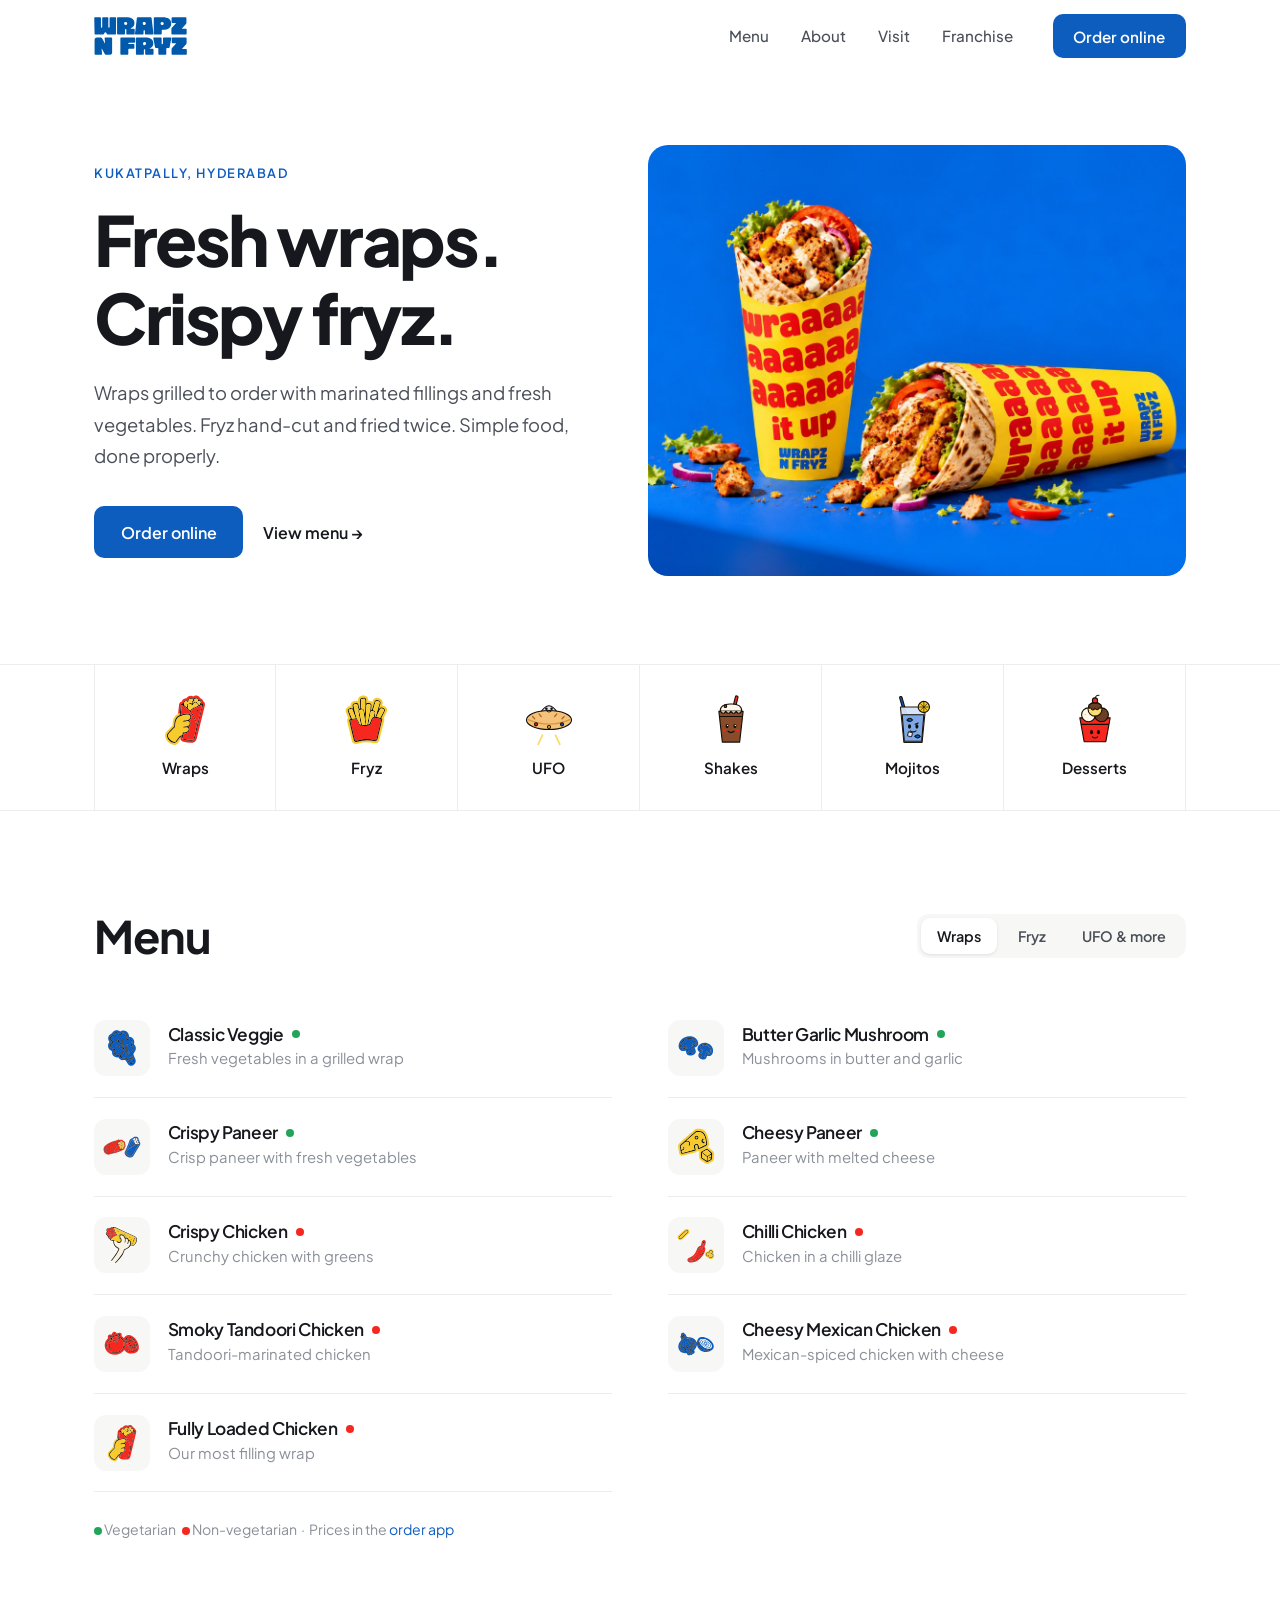
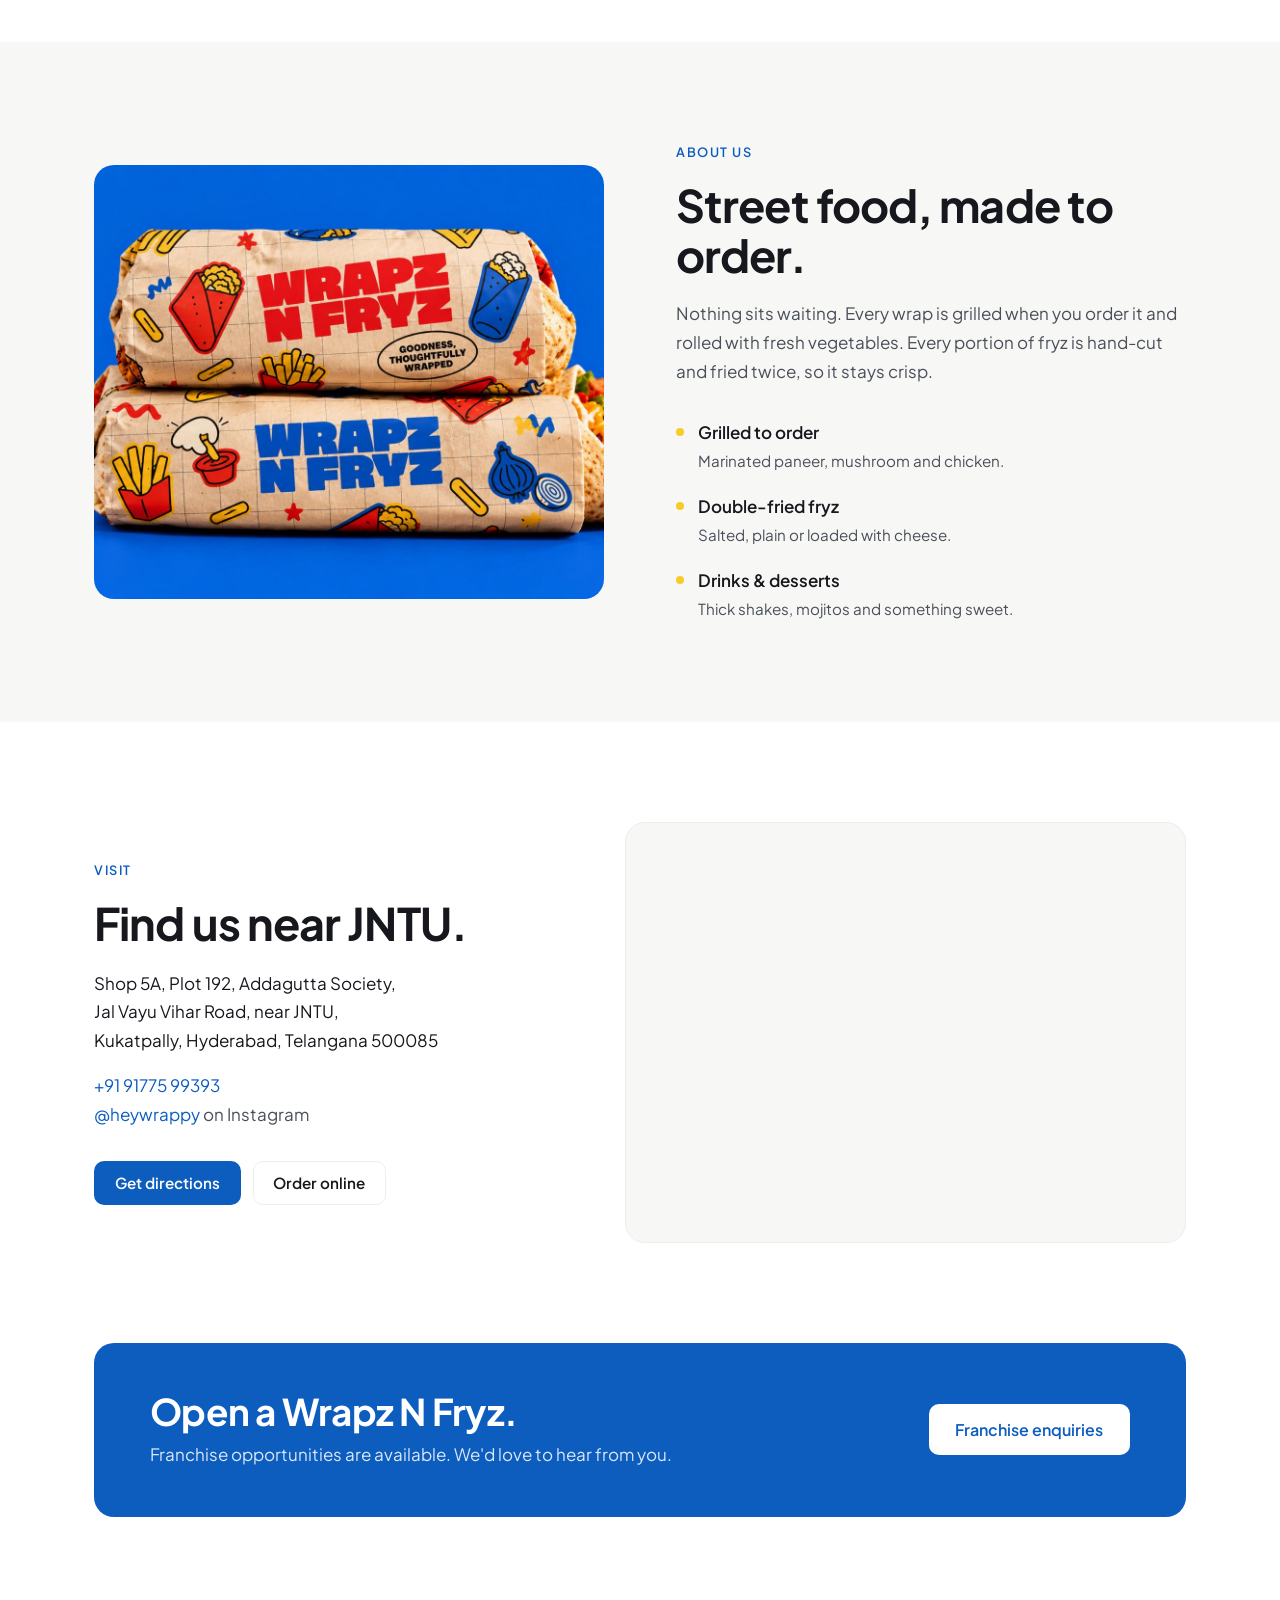
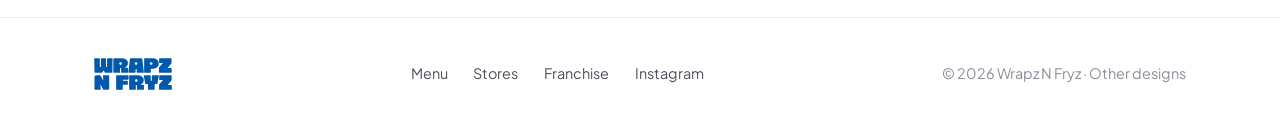
==== index-5.html @ edc8fb3e "Add option 5: clean & simple design (index-5.html) Co-Authored-By: Claude Opus 5.5 <noreply@anthropi" ====
<!DOCTYPE html>
<html lang="en">
<head>
  <meta charset="UTF-8">
  <meta name="viewport" content="width=device-width, initial-scale=1.0">
  <title>Wrapz N Fryz — Wraps &amp; fryz in Kukatpally, Hyderabad</title>
  <meta name="description" content="Wrapz N Fryz, Kukatpally, Hyderabad. Fresh wraps grilled to order, hand-cut double-fried fryz, thick shakes, mojitos and desserts.">
  <meta name="theme-color" content="#FFFFFF">
  <link rel="icon" type="image/svg+xml" href="images/favicon.svg">
  <link rel="preconnect" href="https://fonts.googleapis.com">
  <link rel="preconnect" href="https://fonts.gstatic.com" crossorigin>
  <link href="https://fonts.googleapis.com/css2?family=Plus+Jakarta+Sans:wght@400;500;600;700;800&display=swap" rel="stylesheet">
  <link rel="stylesheet" href="css/style-5.css">
</head>
<body>

  <header class="nav" id="nav">
    <div class="container nav__in">
      <a href="#top" class="nav__logo" aria-label="Wrapz N Fryz home"><img src="images/brand/logo-wordmark.svg" alt="Wrapz N Fryz"></a>
      <nav class="nav__links" id="navLinks" aria-label="Main">
        <a href="#menu">Menu</a>
        <a href="#about">About</a>
        <a href="#visit">Visit</a>
        <a href="https://wrapznfryz.com/franchise" target="_blank" rel="noopener">Franchise</a>
      </nav>
      <a class="btn btn--primary nav__cta" href="https://order.wrapznfryz.com/home" target="_blank" rel="noopener">Order online</a>
      <button class="nav__toggle" id="toggle" aria-label="Open menu" aria-expanded="false"><span></span><span></span></button>
    </div>
  </header>

  <main id="top">

    <!-- Hero -->
    <section class="hero">
      <div class="container hero__in">
        <div class="hero__text">
          <p class="eyebrow">Kukatpally, Hyderabad</p>
          <h1>Fresh wraps.<br>Crispy fryz.</h1>
          <p class="lead">Wraps grilled to order with marinated fillings and fresh vegetables. Fryz hand-cut and fried twice. Simple food, done properly.</p>
          <div class="hero__btns">
            <a class="btn btn--primary btn--lg" href="https://order.wrapznfryz.com/home" target="_blank" rel="noopener">Order online</a>
            <a class="btn btn--plain btn--lg" href="#menu">View menu →</a>
          </div>
        </div>
        <div class="hero__img">
          <img src="images/photos/wrap-hero.jpg" alt="Two Wrapz N Fryz chicken wraps in yellow sleeves">
        </div>
      </div>
    </section>

    <!-- Categories -->
    <section class="cats">
      <div class="container cats__grid">
        <a class="cat" href="#menu" data-jump="wraps"><img src="images/clipart/wrap-in-hand.svg" alt=""><span>Wraps</span></a>
        <a class="cat" href="#menu" data-jump="fryz"><img src="images/clipart/fries-box.svg" alt=""><span>Fryz</span></a>
        <a class="cat" href="#menu" data-jump="more"><img src="images/clipart/ufo.svg" alt=""><span>UFO</span></a>
        <a class="cat" href="#menu" data-jump="more"><img src="images/clipart/shake.svg" alt=""><span>Shakes</span></a>
        <a class="cat" href="#menu" data-jump="more"><img src="images/clipart/mojito.svg" alt=""><span>Mojitos</span></a>
        <a class="cat" href="#menu" data-jump="more"><img src="images/clipart/dessert.svg" alt=""><span>Desserts</span></a>
      </div>
    </section>

    <!-- Menu -->
    <section class="section" id="menu">
      <div class="container">
        <div class="section__head">
          <h2>Menu</h2>
          <div class="tabs" role="tablist" aria-label="Menu categories">
            <button class="tab is-active" data-cat="wraps" role="tab" aria-selected="true">Wraps</button>
            <button class="tab" data-cat="fryz" role="tab" aria-selected="false">Fryz</button>
            <button class="tab" data-cat="more" role="tab" aria-selected="false">UFO &amp; more</button>
          </div>
        </div>
        <ul class="menu" id="menuList"><!-- js --></ul>
        <p class="note"><span class="veg"></span> Vegetarian &nbsp; <span class="nonveg"></span> Non-vegetarian &nbsp;·&nbsp; Prices in the <a href="https://order.wrapznfryz.com/home" target="_blank" rel="noopener">order app</a></p>
      </div>
    </section>

    <!-- About -->
    <section class="section section--soft" id="about">
      <div class="container about">
        <div class="about__img"><img src="images/photos/wrapped-pack.jpg" alt="Wraps in Wrapz N Fryz printed paper" loading="lazy"></div>
        <div class="about__text">
          <p class="eyebrow">About us</p>
          <h2>Street food, made to order.</h2>
          <p>Nothing sits waiting. Every wrap is grilled when you order it and rolled with fresh vegetables. Every portion of fryz is hand-cut and fried twice, so it stays crisp.</p>
          <ul class="points">
            <li><strong>Grilled to order</strong><span>Marinated paneer, mushroom and chicken.</span></li>
            <li><strong>Double-fried fryz</strong><span>Salted, plain or loaded with cheese.</span></li>
            <li><strong>Drinks &amp; desserts</strong><span>Thick shakes, mojitos and something sweet.</span></li>
          </ul>
        </div>
      </div>
    </section>

    <!-- Visit -->
    <section class="section" id="visit">
      <div class="container visit">
        <div class="visit__text">
          <p class="eyebrow">Visit</p>
          <h2>Find us near JNTU.</h2>
          <address>Shop 5A, Plot 192, Addagutta Society,<br>Jal Vayu Vihar Road, near JNTU,<br>Kukatpally, Hyderabad, Telangana 500085</address>
          <p class="contact"><a href="tel:+919177599393">+91 91775 99393</a><br><a href="https://instagram.com/heywrappy" target="_blank" rel="noopener">@heywrappy</a> on Instagram</p>
          <div class="hero__btns">
            <a class="btn btn--primary" href="https://www.google.com/maps/search/?api=1&query=17.4849,78.4138" target="_blank" rel="noopener">Get directions</a>
            <a class="btn btn--outline" href="https://order.wrapznfryz.com/home" target="_blank" rel="noopener">Order online</a>
          </div>
        </div>
        <div class="visit__map">
          <iframe title="Wrapz N Fryz on the map" loading="lazy" referrerpolicy="no-referrer-when-downgrade" src="https://maps.google.com/maps?q=17.4849,78.4138&z=16&output=embed"></iframe>
        </div>
      </div>
    </section>

    <!-- Franchise -->
    <section class="section section--tight">
      <div class="container">
        <div class="banner">
          <div>
            <h2>Open a Wrapz N Fryz.</h2>
            <p>Franchise opportunities are available. We'd love to hear from you.</p>
          </div>
          <a class="btn btn--white btn--lg" href="https://wrapznfryz.com/franchise" target="_blank" rel="noopener">Franchise enquiries</a>
        </div>
      </div>
    </section>
  </main>

  <footer class="footer">
    <div class="container footer__in">
      <img src="images/brand/logo-wordmark.svg" alt="Wrapz N Fryz">
      <nav aria-label="Footer">
        <a href="#menu">Menu</a>
        <a href="https://wrapznfryz.com/stores" target="_blank" rel="noopener">Stores</a>
        <a href="https://wrapznfryz.com/franchise" target="_blank" rel="noopener">Franchise</a>
        <a href="https://instagram.com/heywrappy" target="_blank" rel="noopener">Instagram</a>
      </nav>
      <p>© <span id="year">2026</span> Wrapz N Fryz · <a class="opts" href="index.html">Other designs</a></p>
    </div>
  </footer>

  <script src="js/main-5.js"></script>
</body>
</html>
---- css/style-5.css ----
/* =========================================================
   Wrapz N Fryz — Option 5: "Clean & simple"
   Light, spacious, one typeface, brand blue as the single accent.
   ========================================================= */
:root {
  --blue: #0D5DBF;
  --blue-dark: #0A4A99;
  --yellow: #F8CB2D;
  --red: #F6271E;
  --ink: #16181D;
  --text: #4A4F59;
  --muted: #8A8F98;
  --line: #ECEDEF;
  --soft: #F7F7F5;
  --white: #FFFFFF;
  --radius: 14px;
  --font: "Plus Jakarta Sans", system-ui, sans-serif;
}

*, *::before, *::after { box-sizing: border-box; }
html { scroll-behavior: smooth; scroll-padding-top: 80px; }
body { margin: 0; font: 400 17px/1.7 var(--font); color: var(--text); background: var(--white); -webkit-font-smoothing: antialiased; }
img { max-width: 100%; display: block; }
a { color: var(--blue); text-decoration: none; }
h1, h2, h3 { color: var(--ink); font-weight: 700; letter-spacing: -.02em; line-height: 1.12; margin: 0; }
.container { max-width: 1140px; margin: 0 auto; padding: 0 24px; }
.eyebrow { font-size: .8rem; font-weight: 600; letter-spacing: .12em; text-transform: uppercase; color: var(--blue); margin: 0 0 1rem; }

/* Buttons */
.btn { display: inline-flex; align-items: center; justify-content: center; font: 600 .95rem var(--font); padding: .75em 1.3em; border-radius: 10px; border: 1.5px solid transparent; transition: background .2s, color .2s, border-color .2s; white-space: nowrap; }
.btn--lg { padding: .9em 1.6em; font-size: 1rem; }
.btn--primary { background: var(--blue); color: #fff; }
.btn--primary:hover { background: var(--blue-dark); }
.btn--outline { border-color: var(--line); color: var(--ink); }
.btn--outline:hover { border-color: var(--blue); color: var(--blue); }
.btn--plain { color: var(--ink); padding-left: .4em; padding-right: .4em; }
.btn--plain:hover { color: var(--blue); }
.btn--white { background: #fff; color: var(--blue); }
.btn--white:hover { background: var(--yellow); color: var(--ink); }

/* Nav */
.nav { position: sticky; top: 0; z-index: 20; background: rgba(255,255,255,.92); backdrop-filter: blur(10px); border-bottom: 1px solid transparent; transition: border-color .2s; }
.nav.scrolled { border-bottom-color: var(--line); }
.nav__in { display: flex; align-items: center; gap: 2.5rem; height: 72px; }
.nav__logo img { height: 38px; width: auto; }
.nav__links { display: flex; gap: 2rem; margin-left: auto; }
.nav__links a { color: var(--text); font-weight: 500; font-size: .95rem; transition: color .2s; }
.nav__links a:hover { color: var(--blue); }
.nav__toggle { display: none; margin-left: auto; width: 42px; height: 42px; border: 0; background: none; cursor: pointer; }
.nav__toggle span { display: block; width: 22px; height: 2px; background: var(--ink); margin: 5px auto; transition: transform .25s; }
.nav__toggle[aria-expanded="true"] span:first-child { transform: translateY(3.5px) rotate(45deg); }
.nav__toggle[aria-expanded="true"] span:last-child { transform: translateY(-3.5px) rotate(-45deg); }

/* Hero */
.hero { padding: 72px 0 88px; }
.hero__in { display: grid; grid-template-columns: 1fr 1.1fr; gap: 64px; align-items: center; }
.hero h1 { font-size: clamp(2.6rem, 5.4vw, 4.4rem); font-weight: 800; letter-spacing: -.035em; }
.lead { font-size: 1.15rem; margin: 1.4rem 0 2.2rem; max-width: 44ch; }
.hero__btns { display: flex; flex-wrap: wrap; gap: .75rem; align-items: center; }
.hero__img { border-radius: 20px; overflow: hidden; aspect-ratio: 5/4; background: var(--soft); }
.hero__img img { width: 100%; height: 100%; object-fit: cover; }

/* Categories */
.cats { border-block: 1px solid var(--line); }
.cats__grid { display: grid; grid-template-columns: repeat(6, 1fr); }
.cat { display: flex; flex-direction: column; align-items: center; gap: .6rem; padding: 1.8rem .5rem; color: var(--ink); font-weight: 600; font-size: .95rem; border-right: 1px solid var(--line); transition: background .2s; }
.cat:first-child { border-left: 1px solid var(--line); }
.cat img { width: 52px; height: 52px; object-fit: contain; transition: transform .3s; }
.cat:hover { background: var(--soft); }
.cat:hover img { transform: translateY(-3px); }

/* Sections */
.section { padding: 100px 0; }
.section--soft { background: var(--soft); }
.section--tight { padding: 0 0 100px; }
.section h2 { font-size: clamp(2rem, 3.6vw, 2.8rem); }
.section__head { display: flex; justify-content: space-between; align-items: center; gap: 1.5rem; flex-wrap: wrap; margin-bottom: 2.4rem; }

/* Tabs + menu */
.tabs { display: flex; gap: .3rem; background: var(--soft); padding: 4px; border-radius: 12px; }
.tab { font: 600 .9rem var(--font); color: var(--text); background: none; border: 0; padding: .6em 1.1em; border-radius: 9px; cursor: pointer; transition: background .2s, color .2s; }
.tab:hover { color: var(--ink); }
.tab.is-active { background: #fff; color: var(--ink); box-shadow: 0 1px 3px rgba(22,24,29,.1); }
.menu { list-style: none; padding: 0; margin: 0; display: grid; grid-template-columns: 1fr 1fr; column-gap: 56px; }
.item { display: flex; gap: 1.1rem; align-items: center; padding: 1.3rem 0; border-bottom: 1px solid var(--line); animation: fade .35s ease both; }
.item__img { width: 56px; height: 56px; border-radius: 12px; background: var(--soft); display: grid; place-items: center; flex: none; }
.item__img img { width: 38px; height: 38px; object-fit: contain; }
.item h3 { font-size: 1.08rem; font-weight: 600; display: flex; align-items: center; gap: .5rem; }
.item p { margin: .15rem 0 0; font-size: .93rem; color: var(--muted); }
.veg, .nonveg { display: inline-block; width: 8px; height: 8px; border-radius: 50%; flex: none; }
.veg { background: #22A55A; } .nonveg { background: var(--red); }
.note { margin: 1.6rem 0 0; font-size: .88rem; color: var(--muted); }

/* About */
.about { display: grid; grid-template-columns: 1fr 1fr; gap: 72px; align-items: center; }
.about__img { border-radius: 20px; overflow: hidden; aspect-ratio: 4/3.4; }
.about__img img { width: 100%; height: 100%; object-fit: cover; }
.about__text > p:not(.eyebrow) { margin: 1.2rem 0 2rem; }
.points { list-style: none; padding: 0; margin: 0; display: grid; gap: 1.1rem; }
.points li { display: grid; gap: .1rem; padding-left: 1.4rem; position: relative; }
.points li::before { content: ""; position: absolute; left: 0; top: .6em; width: 8px; height: 8px; border-radius: 50%; background: var(--yellow); }
.points strong { color: var(--ink); font-weight: 600; }
.points span { font-size: .95rem; }

/* Visit */
.visit { display: grid; grid-template-columns: 1fr 1.2fr; gap: 64px; align-items: center; }
.visit address { font-style: normal; margin: 1.3rem 0 1rem; color: var(--ink); }
.contact { margin: 0 0 2rem; }
.visit__map { border-radius: 20px; overflow: hidden; aspect-ratio: 4/3; background: var(--soft); border: 1px solid var(--line); }
.visit__map iframe { width: 100%; height: 100%; border: 0; display: block; }

/* Banner */
.banner { background: var(--blue); color: rgba(255,255,255,.85); border-radius: 20px; padding: 48px 56px; display: flex; justify-content: space-between; align-items: center; gap: 2rem; flex-wrap: wrap; }
.banner h2 { color: #fff; font-size: clamp(1.7rem, 3vw, 2.3rem); }
.banner p { margin: .5rem 0 0; }

/* Footer */
.footer { border-top: 1px solid var(--line); padding: 40px 0; }
.footer__in { display: flex; justify-content: space-between; align-items: center; gap: 1.5rem; flex-wrap: wrap; font-size: .9rem; color: var(--muted); }
.footer img { height: 32px; width: auto; }
.footer nav { display: flex; gap: 1.6rem; flex-wrap: wrap; }
.footer nav a { color: var(--text); }
.footer nav a:hover, .opts:hover { color: var(--blue); }
.footer p { margin: 0; }
.opts { color: var(--muted); }

@keyframes fade { from { opacity: 0; transform: translateY(6px); } }

/* Responsive */
@media (max-width: 900px) {
  .nav__links, .nav__cta { display: none; }
  .nav__toggle { display: block; }
  .nav.open .nav__links { display: flex; flex-direction: column; gap: 0; position: absolute; top: 72px; left: 0; right: 0; background: #fff; border-bottom: 1px solid var(--line); padding: .5rem 24px 1.2rem; }
  .nav.open .nav__links a { padding: .9rem 0; border-bottom: 1px solid var(--line); font-size: 1.05rem; }
  .hero { padding: 40px 0 64px; }
  .hero__in, .about, .visit { grid-template-columns: 1fr; gap: 40px; }
  .hero__img { order: -1; }
  .cats__grid { grid-template-columns: repeat(3, 1fr); }
  .cat:nth-child(3n+1) { border-left: 1px solid var(--line); }
  .cat:nth-child(-n+3) { border-bottom: 1px solid var(--line); }
  .menu { grid-template-columns: 1fr; }
  .section { padding: 72px 0; }
  .section--tight { padding: 0 0 72px; }
  .banner { padding: 36px 28px; }
  .footer__in { flex-direction: column; align-items: flex-start; }
}
@media (prefers-reduced-motion: reduce) {
  *, *::before, *::after { animation: none !important; transition: none !important; }
  html { scroll-behavior: auto; }
}
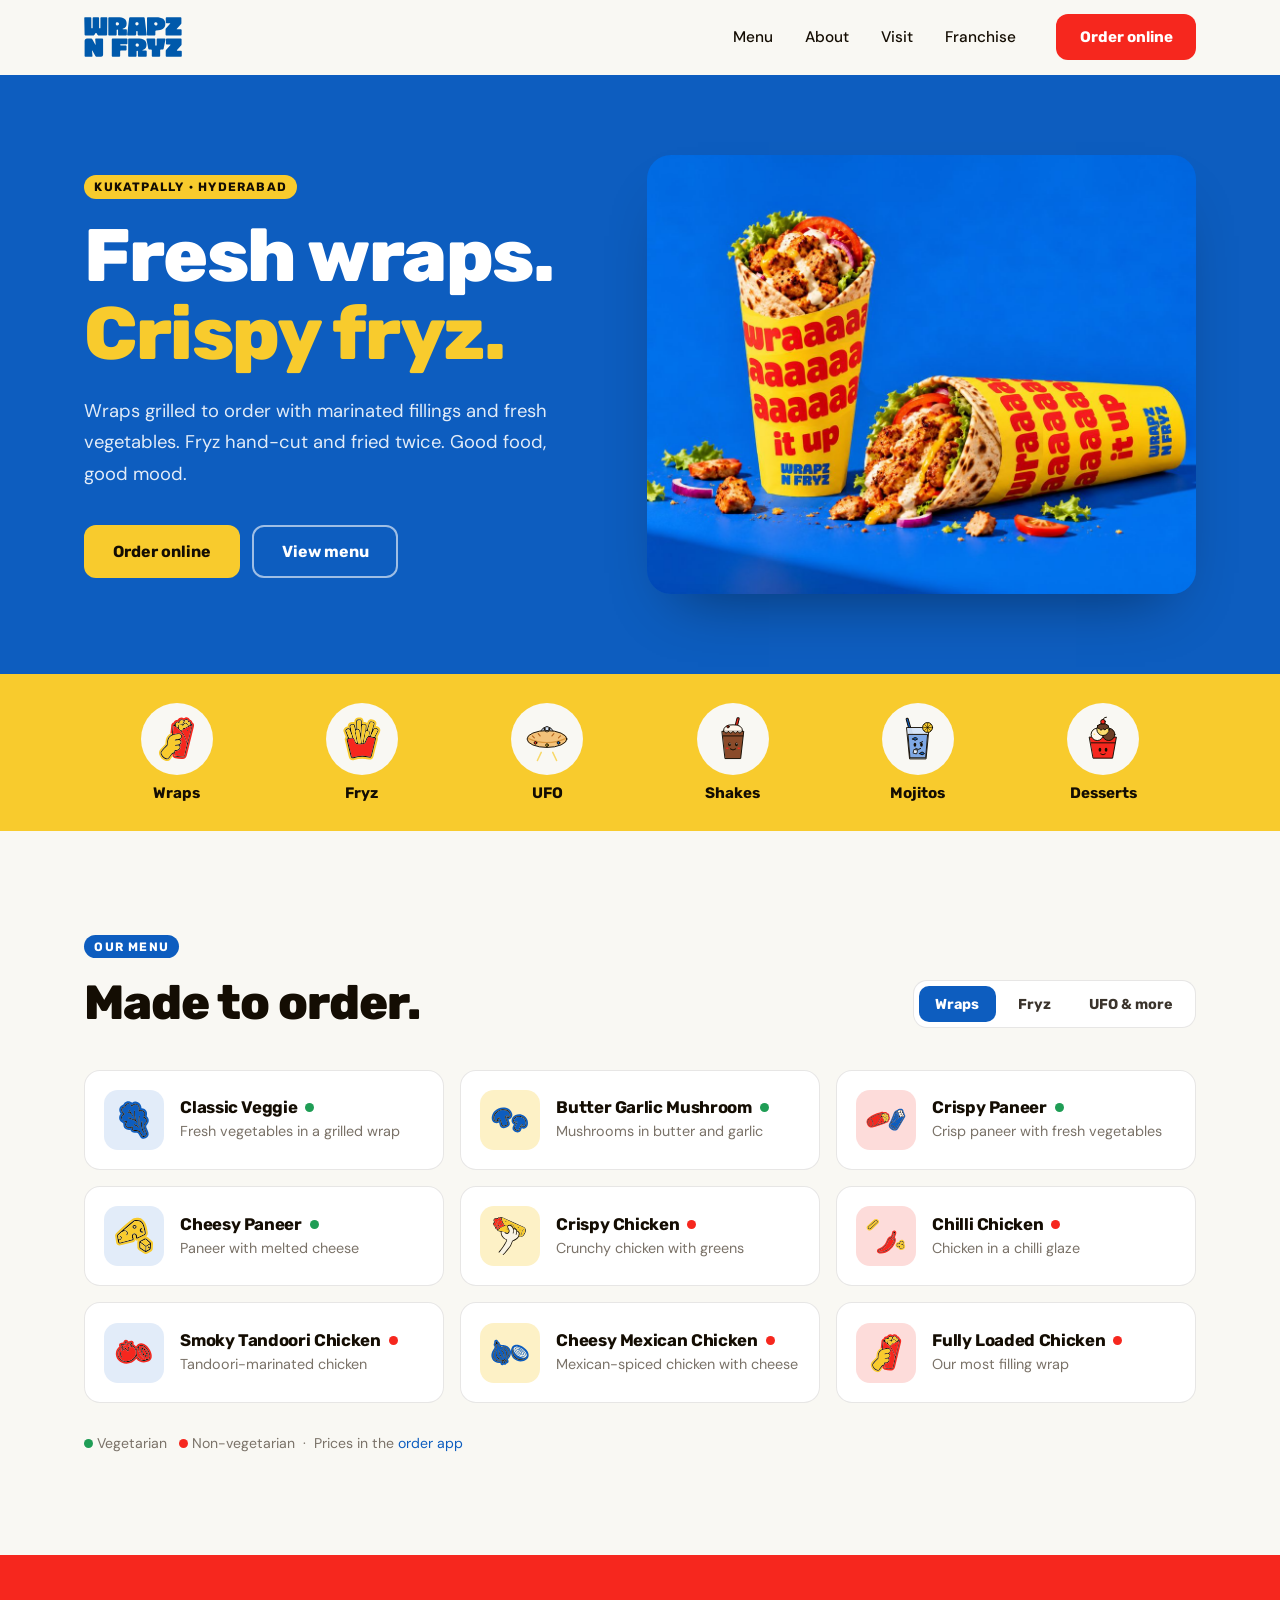
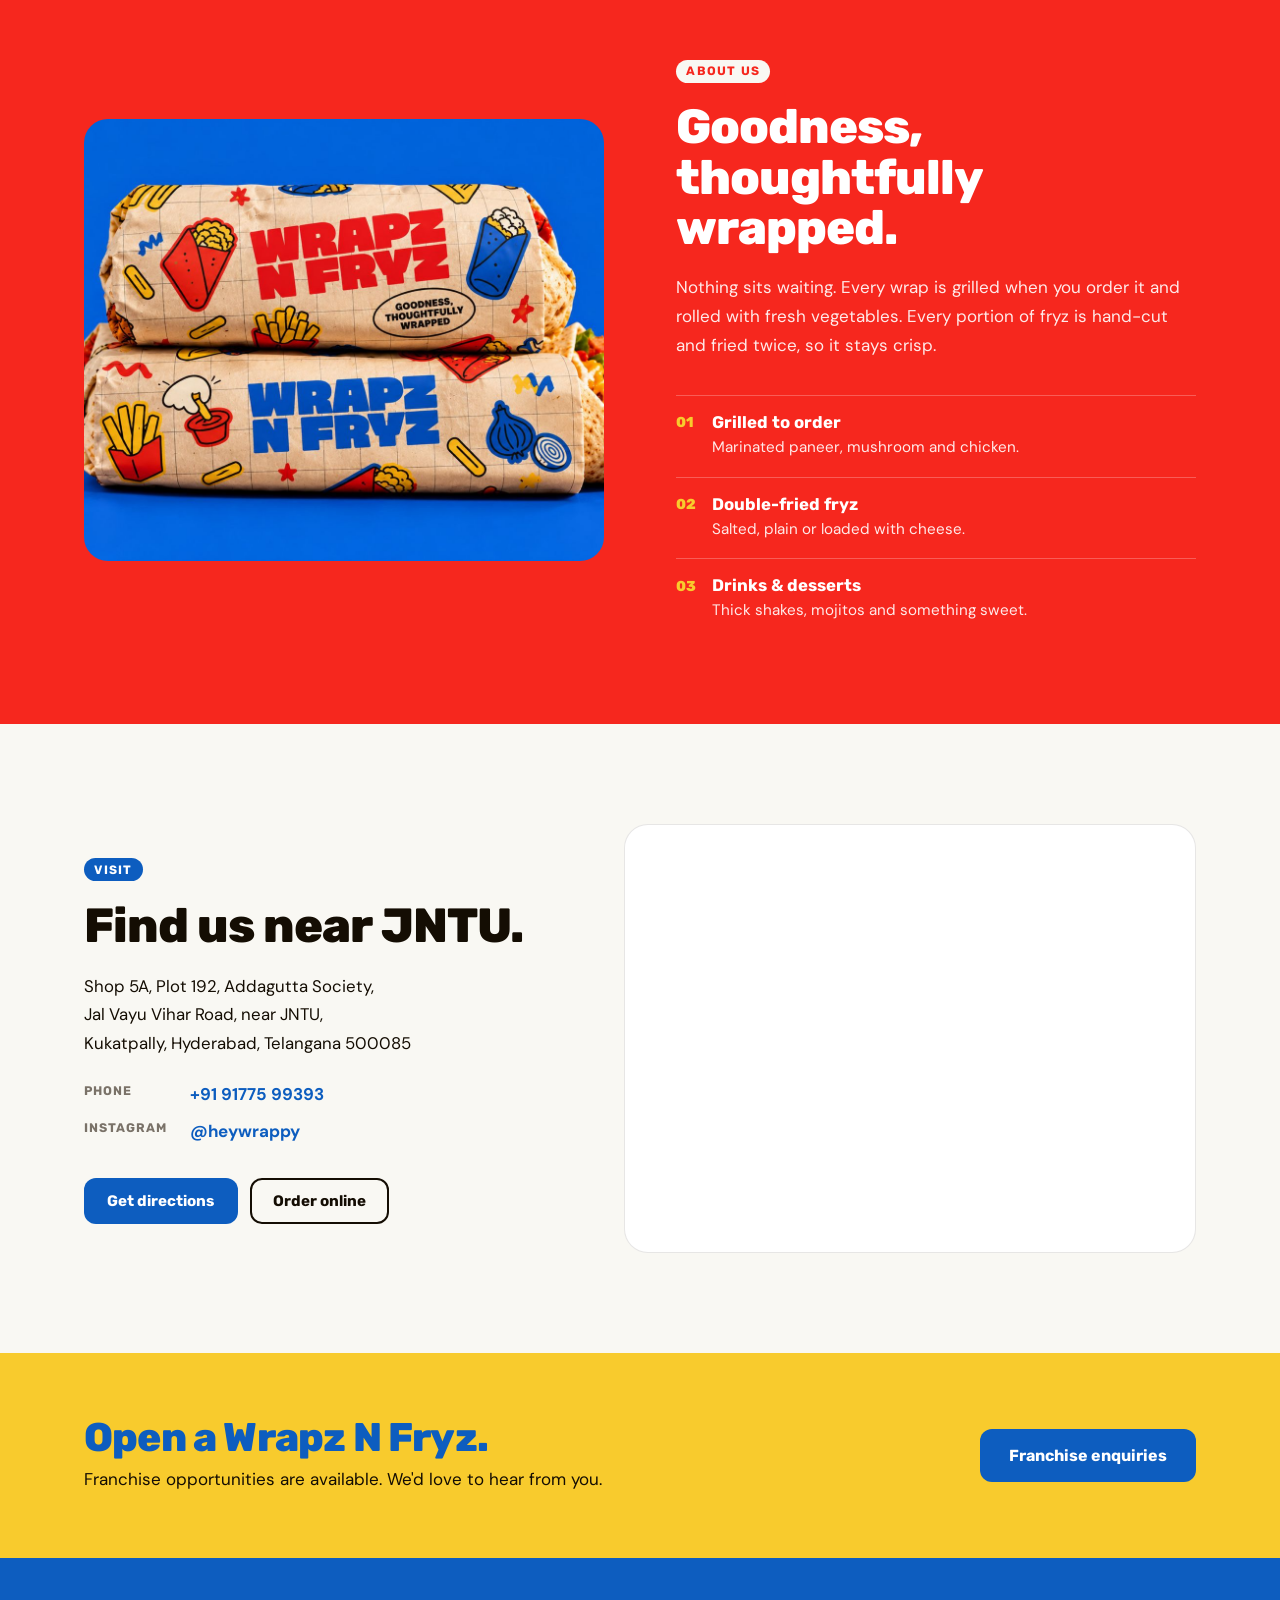
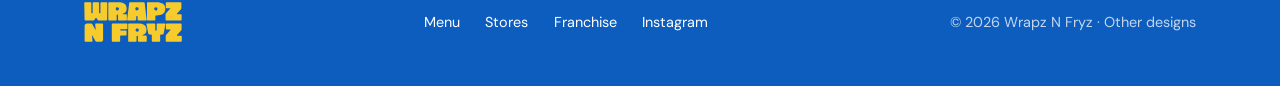
==== commit 25b81593: "Option 5: redesign in full brand colours (blue, red, yellow, cream) Co-Authored-By: Claude Opus 5.5 " ====
--- a/index-5.html
+++ b/index-5.html
@@ -5,11 +5,11 @@
   <meta name="viewport" content="width=device-width, initial-scale=1.0">
   <title>Wrapz N Fryz — Wraps &amp; fryz in Kukatpally, Hyderabad</title>
   <meta name="description" content="Wrapz N Fryz, Kukatpally, Hyderabad. Fresh wraps grilled to order, hand-cut double-fried fryz, thick shakes, mojitos and desserts.">
-  <meta name="theme-color" content="#FFFFFF">
+  <meta name="theme-color" content="#0D5DBF">
   <link rel="icon" type="image/svg+xml" href="images/favicon.svg">
   <link rel="preconnect" href="https://fonts.googleapis.com">
   <link rel="preconnect" href="https://fonts.gstatic.com" crossorigin>
-  <link href="https://fonts.googleapis.com/css2?family=Plus+Jakarta+Sans:wght@400;500;600;700;800&display=swap" rel="stylesheet">
+  <link href="https://fonts.googleapis.com/css2?family=Rubik:wght@600;700;800&family=DM+Sans:opsz,wght@9..40,400;9..40,500;9..40,700&display=swap" rel="stylesheet">
   <link rel="stylesheet" href="css/style-5.css">
 </head>
 <body>
@@ -23,23 +23,23 @@
         <a href="#visit">Visit</a>
         <a href="https://wrapznfryz.com/franchise" target="_blank" rel="noopener">Franchise</a>
       </nav>
-      <a class="btn btn--primary nav__cta" href="https://order.wrapznfryz.com/home" target="_blank" rel="noopener">Order online</a>
+      <a class="btn btn--red nav__cta" href="https://order.wrapznfryz.com/home" target="_blank" rel="noopener">Order online</a>
       <button class="nav__toggle" id="toggle" aria-label="Open menu" aria-expanded="false"><span></span><span></span></button>
     </div>
   </header>
 
   <main id="top">
 
-    <!-- Hero -->
+    <!-- Hero (blue) -->
     <section class="hero">
       <div class="container hero__in">
         <div class="hero__text">
-          <p class="eyebrow">Kukatpally, Hyderabad</p>
-          <h1>Fresh wraps.<br>Crispy fryz.</h1>
-          <p class="lead">Wraps grilled to order with marinated fillings and fresh vegetables. Fryz hand-cut and fried twice. Simple food, done properly.</p>
-          <div class="hero__btns">
-            <a class="btn btn--primary btn--lg" href="https://order.wrapznfryz.com/home" target="_blank" rel="noopener">Order online</a>
-            <a class="btn btn--plain btn--lg" href="#menu">View menu →</a>
+          <p class="tag tag--yellow">Kukatpally · Hyderabad</p>
+          <h1>Fresh wraps.<br><span>Crispy fryz.</span></h1>
+          <p class="lead">Wraps grilled to order with marinated fillings and fresh vegetables. Fryz hand-cut and fried twice. Good food, good mood.</p>
+          <div class="btns">
+            <a class="btn btn--yellow btn--lg" href="https://order.wrapznfryz.com/home" target="_blank" rel="noopener">Order online</a>
+            <a class="btn btn--ghost-light btn--lg" href="#menu">View menu</a>
           </div>
         </div>
         <div class="hero__img">
@@ -48,23 +48,26 @@
       </div>
     </section>
 
-    <!-- Categories -->
+    <!-- Categories (yellow) -->
     <section class="cats">
       <div class="container cats__grid">
-        <a class="cat" href="#menu" data-jump="wraps"><img src="images/clipart/wrap-in-hand.svg" alt=""><span>Wraps</span></a>
-        <a class="cat" href="#menu" data-jump="fryz"><img src="images/clipart/fries-box.svg" alt=""><span>Fryz</span></a>
-        <a class="cat" href="#menu" data-jump="more"><img src="images/clipart/ufo.svg" alt=""><span>UFO</span></a>
-        <a class="cat" href="#menu" data-jump="more"><img src="images/clipart/shake.svg" alt=""><span>Shakes</span></a>
-        <a class="cat" href="#menu" data-jump="more"><img src="images/clipart/mojito.svg" alt=""><span>Mojitos</span></a>
-        <a class="cat" href="#menu" data-jump="more"><img src="images/clipart/dessert.svg" alt=""><span>Desserts</span></a>
+        <a class="cat" href="#menu" data-jump="wraps"><span class="cat__img"><img src="images/clipart/wrap-in-hand.svg" alt=""></span><span>Wraps</span></a>
+        <a class="cat" href="#menu" data-jump="fryz"><span class="cat__img"><img src="images/clipart/fries-box.svg" alt=""></span><span>Fryz</span></a>
+        <a class="cat" href="#menu" data-jump="more"><span class="cat__img"><img src="images/clipart/ufo.svg" alt=""></span><span>UFO</span></a>
+        <a class="cat" href="#menu" data-jump="more"><span class="cat__img"><img src="images/clipart/shake.svg" alt=""></span><span>Shakes</span></a>
+        <a class="cat" href="#menu" data-jump="more"><span class="cat__img"><img src="images/clipart/mojito.svg" alt=""></span><span>Mojitos</span></a>
+        <a class="cat" href="#menu" data-jump="more"><span class="cat__img"><img src="images/clipart/dessert.svg" alt=""></span><span>Desserts</span></a>
       </div>
     </section>
 
-    <!-- Menu -->
+    <!-- Menu (cream) -->
     <section class="section" id="menu">
       <div class="container">
         <div class="section__head">
-          <h2>Menu</h2>
+          <div>
+            <p class="tag tag--blue">Our menu</p>
+            <h2>Made to order.</h2>
+          </div>
           <div class="tabs" role="tablist" aria-label="Menu categories">
             <button class="tab is-active" data-cat="wraps" role="tab" aria-selected="true">Wraps</button>
             <button class="tab" data-cat="fryz" role="tab" aria-selected="false">Fryz</button>
@@ -76,33 +79,36 @@
       </div>
     </section>
 
-    <!-- About -->
-    <section class="section section--soft" id="about">
-      <div class="container about">
+    <!-- About (red) -->
+    <section class="about" id="about">
+      <div class="container about__in">
         <div class="about__img"><img src="images/photos/wrapped-pack.jpg" alt="Wraps in Wrapz N Fryz printed paper" loading="lazy"></div>
         <div class="about__text">
-          <p class="eyebrow">About us</p>
-          <h2>Street food, made to order.</h2>
+          <p class="tag tag--cream">About us</p>
+          <h2>Goodness, thoughtfully wrapped.</h2>
           <p>Nothing sits waiting. Every wrap is grilled when you order it and rolled with fresh vegetables. Every portion of fryz is hand-cut and fried twice, so it stays crisp.</p>
           <ul class="points">
-            <li><strong>Grilled to order</strong><span>Marinated paneer, mushroom and chicken.</span></li>
-            <li><strong>Double-fried fryz</strong><span>Salted, plain or loaded with cheese.</span></li>
-            <li><strong>Drinks &amp; desserts</strong><span>Thick shakes, mojitos and something sweet.</span></li>
+            <li><b>01</b><div><strong>Grilled to order</strong><span>Marinated paneer, mushroom and chicken.</span></div></li>
+            <li><b>02</b><div><strong>Double-fried fryz</strong><span>Salted, plain or loaded with cheese.</span></div></li>
+            <li><b>03</b><div><strong>Drinks &amp; desserts</strong><span>Thick shakes, mojitos and something sweet.</span></div></li>
           </ul>
         </div>
       </div>
     </section>
 
-    <!-- Visit -->
+    <!-- Visit (cream) -->
     <section class="section" id="visit">
       <div class="container visit">
         <div class="visit__text">
-          <p class="eyebrow">Visit</p>
+          <p class="tag tag--blue">Visit</p>
           <h2>Find us near JNTU.</h2>
           <address>Shop 5A, Plot 192, Addagutta Society,<br>Jal Vayu Vihar Road, near JNTU,<br>Kukatpally, Hyderabad, Telangana 500085</address>
-          <p class="contact"><a href="tel:+919177599393">+91 91775 99393</a><br><a href="https://instagram.com/heywrappy" target="_blank" rel="noopener">@heywrappy</a> on Instagram</p>
-          <div class="hero__btns">
-            <a class="btn btn--primary" href="https://www.google.com/maps/search/?api=1&query=17.4849,78.4138" target="_blank" rel="noopener">Get directions</a>
+          <ul class="contact">
+            <li><span>Phone</span><a href="tel:+919177599393">+91 91775 99393</a></li>
+            <li><span>Instagram</span><a href="https://instagram.com/heywrappy" target="_blank" rel="noopener">@heywrappy</a></li>
+          </ul>
+          <div class="btns">
+            <a class="btn btn--blue" href="https://www.google.com/maps/search/?api=1&query=17.4849,78.4138" target="_blank" rel="noopener">Get directions</a>
             <a class="btn btn--outline" href="https://order.wrapznfryz.com/home" target="_blank" rel="noopener">Order online</a>
           </div>
         </div>
@@ -112,23 +118,22 @@
       </div>
     </section>
 
-    <!-- Franchise -->
-    <section class="section section--tight">
-      <div class="container">
-        <div class="banner">
-          <div>
-            <h2>Open a Wrapz N Fryz.</h2>
-            <p>Franchise opportunities are available. We'd love to hear from you.</p>
-          </div>
-          <a class="btn btn--white btn--lg" href="https://wrapznfryz.com/franchise" target="_blank" rel="noopener">Franchise enquiries</a>
+    <!-- Franchise (yellow) -->
+    <section class="franchise">
+      <div class="container franchise__in">
+        <div>
+          <h2>Open a Wrapz N Fryz.</h2>
+          <p>Franchise opportunities are available. We'd love to hear from you.</p>
         </div>
+        <a class="btn btn--blue btn--lg" href="https://wrapznfryz.com/franchise" target="_blank" rel="noopener">Franchise enquiries</a>
       </div>
     </section>
   </main>
 
+  <!-- Footer (blue) -->
   <footer class="footer">
     <div class="container footer__in">
-      <img src="images/brand/logo-wordmark.svg" alt="Wrapz N Fryz">
+      <img src="images/brand/logo-wordmark-yellow.svg" alt="Wrapz N Fryz">
       <nav aria-label="Footer">
         <a href="#menu">Menu</a>
         <a href="https://wrapznfryz.com/stores" target="_blank" rel="noopener">Stores</a>
--- a/css/style-5.css
+++ b/css/style-5.css
@@ -1,148 +1,166 @@
 /* =========================================================
-   Wrapz N Fryz — Option 5: "Clean & simple"
-   Light, spacious, one typeface, brand blue as the single accent.
+   Wrapz N Fryz — Option 5: "Clean & simple, in brand colours"
+   Colours from the logo presentation:
+   Blue #0D5DBF · Red #F6271E · Yellow #F8CB2D · Cream #F9F8F3 · Ink #140D03
    ========================================================= */
 :root {
   --blue: #0D5DBF;
-  --blue-dark: #0A4A99;
+  --blue-deep: #0059AB;
+  --red: #F6271E;
   --yellow: #F8CB2D;
-  --red: #F6271E;
-  --ink: #16181D;
-  --text: #4A4F59;
-  --muted: #8A8F98;
-  --line: #ECEDEF;
-  --soft: #F7F7F5;
-  --white: #FFFFFF;
-  --radius: 14px;
-  --font: "Plus Jakarta Sans", system-ui, sans-serif;
+  --cream: #F9F8F3;
+  --ink: #140D03;
+  --text: #3B342C;
+  --muted: #7A7268;
+  --line: rgba(20, 13, 3, .1);
+  --radius: 16px;
+  --head: "Rubik", system-ui, sans-serif;
+  --body: "DM Sans", system-ui, sans-serif;
 }
 
 *, *::before, *::after { box-sizing: border-box; }
 html { scroll-behavior: smooth; scroll-padding-top: 80px; }
-body { margin: 0; font: 400 17px/1.7 var(--font); color: var(--text); background: var(--white); -webkit-font-smoothing: antialiased; }
+body { margin: 0; font: 400 17px/1.7 var(--body); color: var(--text); background: var(--cream); -webkit-font-smoothing: antialiased; }
 img { max-width: 100%; display: block; }
 a { color: var(--blue); text-decoration: none; }
-h1, h2, h3 { color: var(--ink); font-weight: 700; letter-spacing: -.02em; line-height: 1.12; margin: 0; }
-.container { max-width: 1140px; margin: 0 auto; padding: 0 24px; }
-.eyebrow { font-size: .8rem; font-weight: 600; letter-spacing: .12em; text-transform: uppercase; color: var(--blue); margin: 0 0 1rem; }
+h1, h2, h3 { font-family: var(--head); color: var(--ink); font-weight: 800; letter-spacing: -.02em; line-height: 1.05; margin: 0; }
+.container { max-width: 1160px; margin: 0 auto; padding: 0 24px; }
+.btns { display: flex; flex-wrap: wrap; gap: .75rem; }
+
+/* Tags */
+.tag { display: inline-block; font: 700 .76rem var(--head); letter-spacing: .1em; text-transform: uppercase; padding: .4em .85em; border-radius: 999px; margin: 0 0 1.2rem; }
+.tag--yellow { background: var(--yellow); color: var(--ink); }
+.tag--blue { background: var(--blue); color: #fff; }
+.tag--cream { background: var(--cream); color: var(--red); }
 
 /* Buttons */
-.btn { display: inline-flex; align-items: center; justify-content: center; font: 600 .95rem var(--font); padding: .75em 1.3em; border-radius: 10px; border: 1.5px solid transparent; transition: background .2s, color .2s, border-color .2s; white-space: nowrap; }
-.btn--lg { padding: .9em 1.6em; font-size: 1rem; }
-.btn--primary { background: var(--blue); color: #fff; }
-.btn--primary:hover { background: var(--blue-dark); }
-.btn--outline { border-color: var(--line); color: var(--ink); }
-.btn--outline:hover { border-color: var(--blue); color: var(--blue); }
-.btn--plain { color: var(--ink); padding-left: .4em; padding-right: .4em; }
-.btn--plain:hover { color: var(--blue); }
-.btn--white { background: #fff; color: var(--blue); }
-.btn--white:hover { background: var(--yellow); color: var(--ink); }
+.btn { display: inline-flex; align-items: center; justify-content: center; font: 700 .95rem var(--head); padding: .8em 1.4em; border-radius: 12px; border: 2px solid transparent; transition: background .2s, color .2s, border-color .2s, transform .15s; white-space: nowrap; }
+.btn:hover { transform: translateY(-2px); }
+.btn--lg { padding: .95em 1.7em; font-size: 1rem; }
+.btn--red { background: var(--red); color: #fff; }
+.btn--red:hover { background: #D91E16; }
+.btn--yellow { background: var(--yellow); color: var(--ink); }
+.btn--yellow:hover { background: #FFD84F; }
+.btn--blue { background: var(--blue); color: #fff; }
+.btn--blue:hover { background: var(--blue-deep); }
+.btn--outline { border-color: var(--ink); color: var(--ink); }
+.btn--outline:hover { background: var(--ink); color: var(--cream); }
+.btn--ghost-light { border-color: rgba(255,255,255,.6); color: #fff; }
+.btn--ghost-light:hover { background: #fff; color: var(--blue); }
 
 /* Nav */
-.nav { position: sticky; top: 0; z-index: 20; background: rgba(255,255,255,.92); backdrop-filter: blur(10px); border-bottom: 1px solid transparent; transition: border-color .2s; }
+.nav { position: sticky; top: 0; z-index: 20; background: var(--cream); border-bottom: 1px solid transparent; transition: border-color .2s; }
 .nav.scrolled { border-bottom-color: var(--line); }
-.nav__in { display: flex; align-items: center; gap: 2.5rem; height: 72px; }
-.nav__logo img { height: 38px; width: auto; }
+.nav__in { display: flex; align-items: center; gap: 2.5rem; height: 74px; }
+.nav__logo img { height: 40px; width: auto; }
 .nav__links { display: flex; gap: 2rem; margin-left: auto; }
-.nav__links a { color: var(--text); font-weight: 500; font-size: .95rem; transition: color .2s; }
+.nav__links a { color: var(--ink); font-weight: 500; font-size: .96rem; transition: color .2s; }
 .nav__links a:hover { color: var(--blue); }
-.nav__toggle { display: none; margin-left: auto; width: 42px; height: 42px; border: 0; background: none; cursor: pointer; }
-.nav__toggle span { display: block; width: 22px; height: 2px; background: var(--ink); margin: 5px auto; transition: transform .25s; }
+.nav__toggle { display: none; margin-left: auto; width: 44px; height: 44px; border: 0; border-radius: 10px; background: var(--yellow); cursor: pointer; }
+.nav__toggle span { display: block; width: 20px; height: 2px; background: var(--ink); margin: 5px auto; transition: transform .25s; }
 .nav__toggle[aria-expanded="true"] span:first-child { transform: translateY(3.5px) rotate(45deg); }
 .nav__toggle[aria-expanded="true"] span:last-child { transform: translateY(-3.5px) rotate(-45deg); }
 
-/* Hero */
-.hero { padding: 72px 0 88px; }
+/* Hero — blue */
+.hero { background: var(--blue); color: rgba(255,255,255,.88); padding: 80px 0; }
 .hero__in { display: grid; grid-template-columns: 1fr 1.1fr; gap: 64px; align-items: center; }
-.hero h1 { font-size: clamp(2.6rem, 5.4vw, 4.4rem); font-weight: 800; letter-spacing: -.035em; }
+.hero h1 { color: #fff; font-size: clamp(2.8rem, 5.8vw, 4.8rem); }
+.hero h1 span { color: var(--yellow); }
 .lead { font-size: 1.15rem; margin: 1.4rem 0 2.2rem; max-width: 44ch; }
-.hero__btns { display: flex; flex-wrap: wrap; gap: .75rem; align-items: center; }
-.hero__img { border-radius: 20px; overflow: hidden; aspect-ratio: 5/4; background: var(--soft); }
+.hero__img { border-radius: 24px; overflow: hidden; aspect-ratio: 5/4; box-shadow: 0 30px 60px -30px rgba(0,0,0,.45); }
 .hero__img img { width: 100%; height: 100%; object-fit: cover; }
 
-/* Categories */
-.cats { border-block: 1px solid var(--line); }
+/* Categories — yellow */
+.cats { background: var(--yellow); }
 .cats__grid { display: grid; grid-template-columns: repeat(6, 1fr); }
-.cat { display: flex; flex-direction: column; align-items: center; gap: .6rem; padding: 1.8rem .5rem; color: var(--ink); font-weight: 600; font-size: .95rem; border-right: 1px solid var(--line); transition: background .2s; }
-.cat:first-child { border-left: 1px solid var(--line); }
-.cat img { width: 52px; height: 52px; object-fit: contain; transition: transform .3s; }
-.cat:hover { background: var(--soft); }
-.cat:hover img { transform: translateY(-3px); }
+.cat { display: flex; flex-direction: column; align-items: center; gap: .55rem; padding: 1.8rem .5rem; color: var(--ink); font: 700 .95rem var(--head); transition: background .2s; }
+.cat__img { width: 72px; height: 72px; border-radius: 50%; background: var(--cream); display: grid; place-items: center; transition: transform .25s; }
+.cat__img img { width: 46px; height: 46px; object-fit: contain; }
+.cat:hover .cat__img { transform: translateY(-4px); }
 
 /* Sections */
 .section { padding: 100px 0; }
-.section--soft { background: var(--soft); }
-.section--tight { padding: 0 0 100px; }
-.section h2 { font-size: clamp(2rem, 3.6vw, 2.8rem); }
-.section__head { display: flex; justify-content: space-between; align-items: center; gap: 1.5rem; flex-wrap: wrap; margin-bottom: 2.4rem; }
+.section h2 { font-size: clamp(2.1rem, 3.8vw, 3rem); }
+.section__head { display: flex; justify-content: space-between; align-items: flex-end; gap: 1.5rem; flex-wrap: wrap; margin-bottom: 2.6rem; }
 
 /* Tabs + menu */
-.tabs { display: flex; gap: .3rem; background: var(--soft); padding: 4px; border-radius: 12px; }
-.tab { font: 600 .9rem var(--font); color: var(--text); background: none; border: 0; padding: .6em 1.1em; border-radius: 9px; cursor: pointer; transition: background .2s, color .2s; }
-.tab:hover { color: var(--ink); }
-.tab.is-active { background: #fff; color: var(--ink); box-shadow: 0 1px 3px rgba(22,24,29,.1); }
-.menu { list-style: none; padding: 0; margin: 0; display: grid; grid-template-columns: 1fr 1fr; column-gap: 56px; }
-.item { display: flex; gap: 1.1rem; align-items: center; padding: 1.3rem 0; border-bottom: 1px solid var(--line); animation: fade .35s ease both; }
-.item__img { width: 56px; height: 56px; border-radius: 12px; background: var(--soft); display: grid; place-items: center; flex: none; }
-.item__img img { width: 38px; height: 38px; object-fit: contain; }
-.item h3 { font-size: 1.08rem; font-weight: 600; display: flex; align-items: center; gap: .5rem; }
-.item p { margin: .15rem 0 0; font-size: .93rem; color: var(--muted); }
-.veg, .nonveg { display: inline-block; width: 8px; height: 8px; border-radius: 50%; flex: none; }
-.veg { background: #22A55A; } .nonveg { background: var(--red); }
-.note { margin: 1.6rem 0 0; font-size: .88rem; color: var(--muted); }
+.tabs { display: flex; gap: .35rem; background: #fff; padding: 5px; border-radius: 14px; border: 1px solid var(--line); }
+.tab { font: 700 .9rem var(--head); color: var(--text); background: none; border: 0; padding: .65em 1.15em; border-radius: 10px; cursor: pointer; transition: background .2s, color .2s; }
+.tab:hover { color: var(--blue); }
+.tab.is-active { background: var(--blue); color: #fff; }
+.menu { list-style: none; padding: 0; margin: 0; display: grid; grid-template-columns: repeat(3, 1fr); gap: 16px; }
+.item { background: #fff; border-radius: var(--radius); padding: 1.2rem; display: flex; gap: 1rem; align-items: center; border: 1px solid var(--line); transition: transform .2s, box-shadow .2s, border-color .2s; animation: fade .35s ease both; }
+.item:hover { transform: translateY(-3px); border-color: var(--blue); box-shadow: 0 14px 28px -18px rgba(13,93,191,.5); }
+.item__img { width: 60px; height: 60px; border-radius: 14px; display: grid; place-items: center; flex: none; }
+.item__img img { width: 40px; height: 40px; object-fit: contain; }
+.bg-blue { background: #E2ECF9; } .bg-yellow { background: #FDF1C6; } .bg-red { background: #FDDCDA; }
+.item h3 { font-size: 1.05rem; font-weight: 700; display: flex; align-items: center; gap: .5rem; line-height: 1.25; }
+.item p { margin: .2rem 0 0; font-size: .9rem; color: var(--muted); line-height: 1.45; }
+.veg, .nonveg { display: inline-block; width: 9px; height: 9px; border-radius: 50%; flex: none; }
+.veg { background: #1F9D55; } .nonveg { background: var(--red); }
+.note { margin: 1.8rem 0 0; font-size: .88rem; color: var(--muted); }
 
-/* About */
-.about { display: grid; grid-template-columns: 1fr 1fr; gap: 72px; align-items: center; }
-.about__img { border-radius: 20px; overflow: hidden; aspect-ratio: 4/3.4; }
+/* About — red */
+.about { background: var(--red); color: rgba(255,255,255,.9); padding: 100px 0; }
+.about__in { display: grid; grid-template-columns: 1fr 1fr; gap: 72px; align-items: center; }
+.about h2 { color: #fff; font-size: clamp(2.1rem, 3.8vw, 3rem); }
+.about__img { border-radius: 24px; overflow: hidden; aspect-ratio: 4/3.4; }
 .about__img img { width: 100%; height: 100%; object-fit: cover; }
-.about__text > p:not(.eyebrow) { margin: 1.2rem 0 2rem; }
-.points { list-style: none; padding: 0; margin: 0; display: grid; gap: 1.1rem; }
-.points li { display: grid; gap: .1rem; padding-left: 1.4rem; position: relative; }
-.points li::before { content: ""; position: absolute; left: 0; top: .6em; width: 8px; height: 8px; border-radius: 50%; background: var(--yellow); }
-.points strong { color: var(--ink); font-weight: 600; }
+.about__text > p:not(.tag) { margin: 1.2rem 0 2.2rem; }
+.points { list-style: none; padding: 0; margin: 0; display: grid; gap: 1rem; }
+.points li { display: flex; gap: 1rem; align-items: flex-start; padding-top: 1rem; border-top: 1px solid rgba(255,255,255,.25); }
+.points b { font: 800 .9rem var(--head); color: var(--yellow); min-width: 2ch; padding-top: .15em; }
+.points strong { display: block; color: #fff; font: 700 1.05rem var(--head); }
 .points span { font-size: .95rem; }
 
-/* Visit */
+/* Visit — cream */
 .visit { display: grid; grid-template-columns: 1fr 1.2fr; gap: 64px; align-items: center; }
-.visit address { font-style: normal; margin: 1.3rem 0 1rem; color: var(--ink); }
-.contact { margin: 0 0 2rem; }
-.visit__map { border-radius: 20px; overflow: hidden; aspect-ratio: 4/3; background: var(--soft); border: 1px solid var(--line); }
+.visit address { font-style: normal; margin: 1.3rem 0 1.4rem; color: var(--ink); font-size: 1.05rem; }
+.contact { list-style: none; padding: 0; margin: 0 0 2rem; display: grid; gap: .5rem; }
+.contact li { display: flex; gap: 1rem; }
+.contact span { min-width: 90px; font: 700 .78rem var(--head); text-transform: uppercase; letter-spacing: .08em; color: var(--muted); padding-top: .25em; }
+.contact a { font-weight: 700; }
+.visit__map { border-radius: 24px; overflow: hidden; aspect-ratio: 4/3; background: #fff; border: 1px solid var(--line); }
 .visit__map iframe { width: 100%; height: 100%; border: 0; display: block; }
 
-/* Banner */
-.banner { background: var(--blue); color: rgba(255,255,255,.85); border-radius: 20px; padding: 48px 56px; display: flex; justify-content: space-between; align-items: center; gap: 2rem; flex-wrap: wrap; }
-.banner h2 { color: #fff; font-size: clamp(1.7rem, 3vw, 2.3rem); }
-.banner p { margin: .5rem 0 0; }
+/* Franchise — yellow */
+.franchise { background: var(--yellow); padding: 64px 0; }
+.franchise__in { display: flex; justify-content: space-between; align-items: center; gap: 2rem; flex-wrap: wrap; }
+.franchise h2 { font-size: clamp(1.8rem, 3.2vw, 2.5rem); color: var(--blue); }
+.franchise p { margin: .4rem 0 0; color: var(--ink); }
 
-/* Footer */
-.footer { border-top: 1px solid var(--line); padding: 40px 0; }
-.footer__in { display: flex; justify-content: space-between; align-items: center; gap: 1.5rem; flex-wrap: wrap; font-size: .9rem; color: var(--muted); }
-.footer img { height: 32px; width: auto; }
+/* Footer — blue */
+.footer { background: var(--blue); color: rgba(255,255,255,.75); padding: 44px 0; }
+.footer__in { display: flex; justify-content: space-between; align-items: center; gap: 1.5rem; flex-wrap: wrap; font-size: .9rem; }
+.footer img { height: 40px; width: auto; }
 .footer nav { display: flex; gap: 1.6rem; flex-wrap: wrap; }
-.footer nav a { color: var(--text); }
-.footer nav a:hover, .opts:hover { color: var(--blue); }
+.footer a { color: #fff; }
+.footer nav a:hover, .opts:hover { color: var(--yellow); }
 .footer p { margin: 0; }
-.opts { color: var(--muted); }
+.opts { color: rgba(255,255,255,.75) !important; }
 
 @keyframes fade { from { opacity: 0; transform: translateY(6px); } }
 
 /* Responsive */
+@media (max-width: 960px) {
+  .menu { grid-template-columns: 1fr 1fr; }
+}
 @media (max-width: 900px) {
   .nav__links, .nav__cta { display: none; }
   .nav__toggle { display: block; }
-  .nav.open .nav__links { display: flex; flex-direction: column; gap: 0; position: absolute; top: 72px; left: 0; right: 0; background: #fff; border-bottom: 1px solid var(--line); padding: .5rem 24px 1.2rem; }
+  .nav.open .nav__links { display: flex; flex-direction: column; gap: 0; position: absolute; top: 74px; left: 0; right: 0; background: var(--cream); border-bottom: 1px solid var(--line); padding: .5rem 24px 1.2rem; }
   .nav.open .nav__links a { padding: .9rem 0; border-bottom: 1px solid var(--line); font-size: 1.05rem; }
-  .hero { padding: 40px 0 64px; }
-  .hero__in, .about, .visit { grid-template-columns: 1fr; gap: 40px; }
+  .hero { padding: 48px 0 64px; }
+  .hero__in, .about__in, .visit { grid-template-columns: 1fr; gap: 40px; }
   .hero__img { order: -1; }
   .cats__grid { grid-template-columns: repeat(3, 1fr); }
-  .cat:nth-child(3n+1) { border-left: 1px solid var(--line); }
-  .cat:nth-child(-n+3) { border-bottom: 1px solid var(--line); }
+  .section, .about { padding: 72px 0; }
+  .footer__in { flex-direction: column; align-items: flex-start; }
+}
+@media (max-width: 600px) {
   .menu { grid-template-columns: 1fr; }
-  .section { padding: 72px 0; }
-  .section--tight { padding: 0 0 72px; }
-  .banner { padding: 36px 28px; }
-  .footer__in { flex-direction: column; align-items: flex-start; }
+  .cat__img { width: 60px; height: 60px; }
+  .cat__img img { width: 38px; height: 38px; }
 }
 @media (prefers-reduced-motion: reduce) {
   *, *::before, *::after { animation: none !important; transition: none !important; }
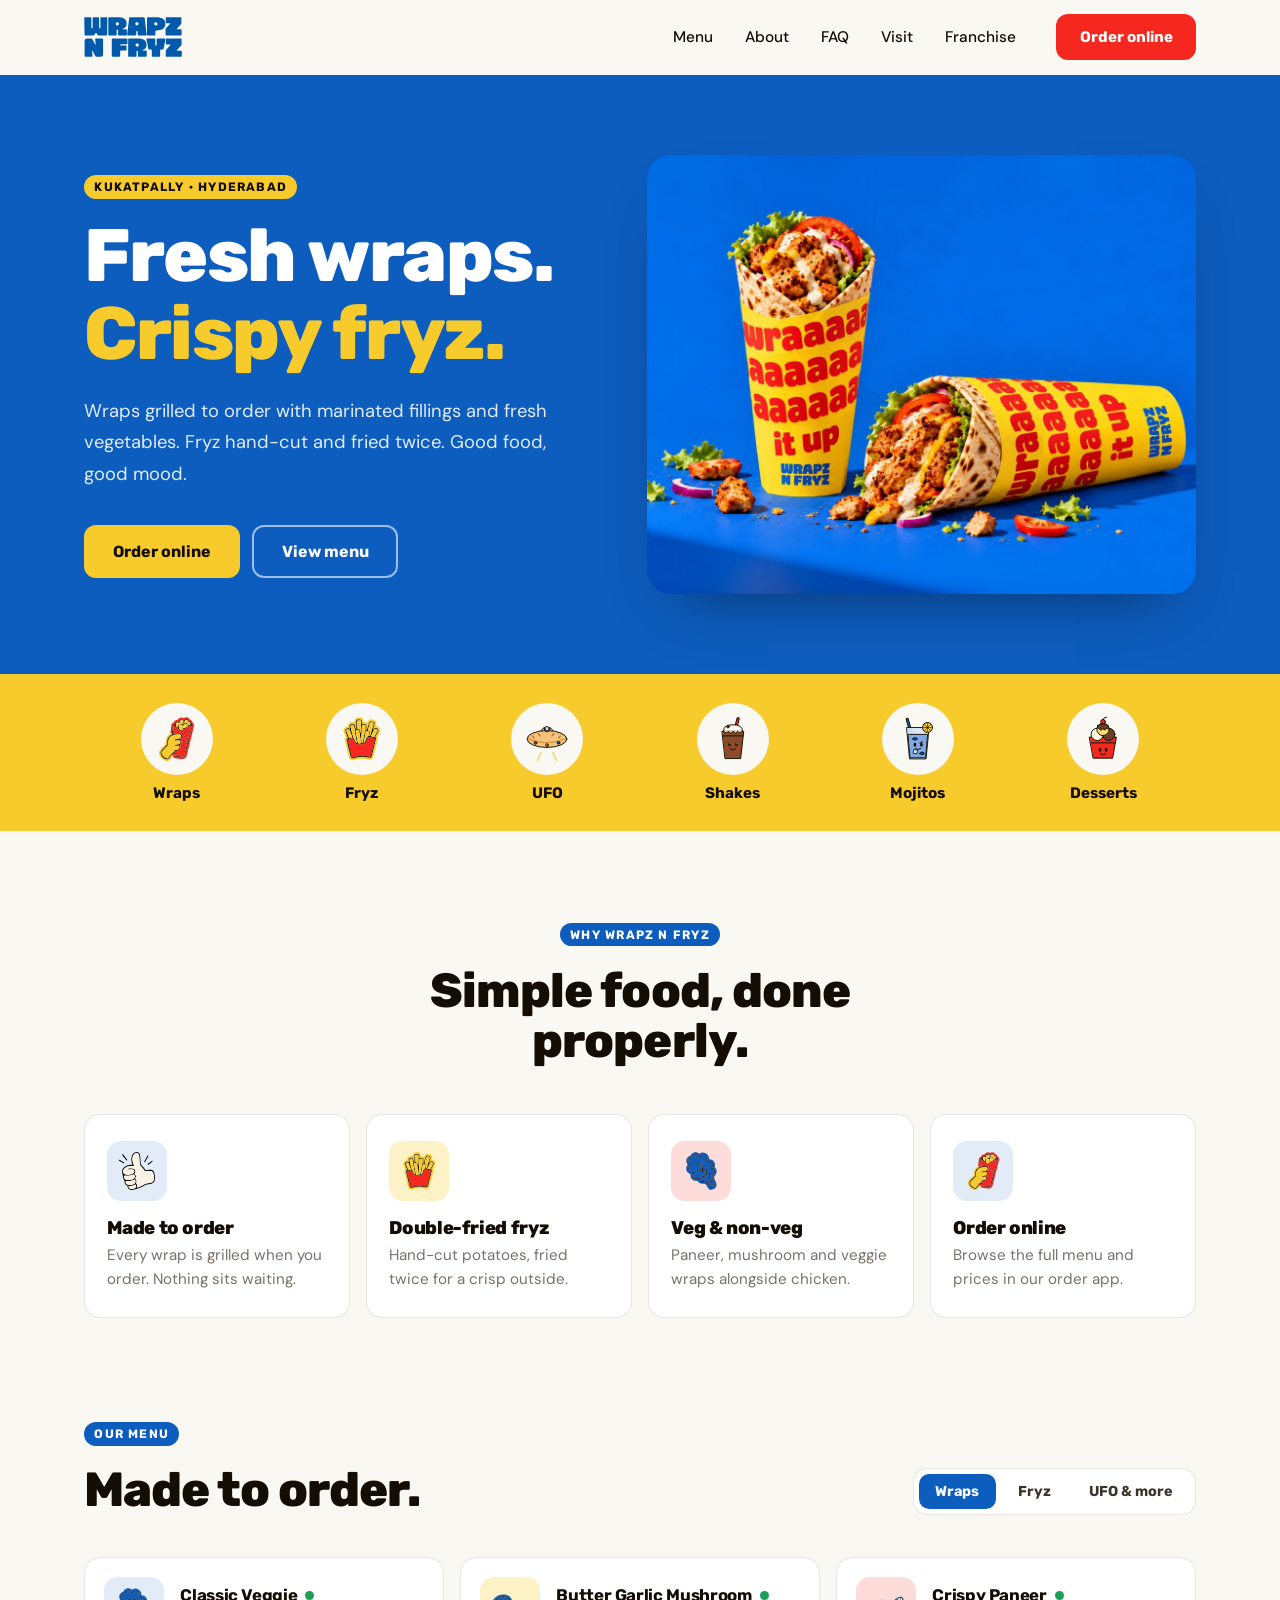
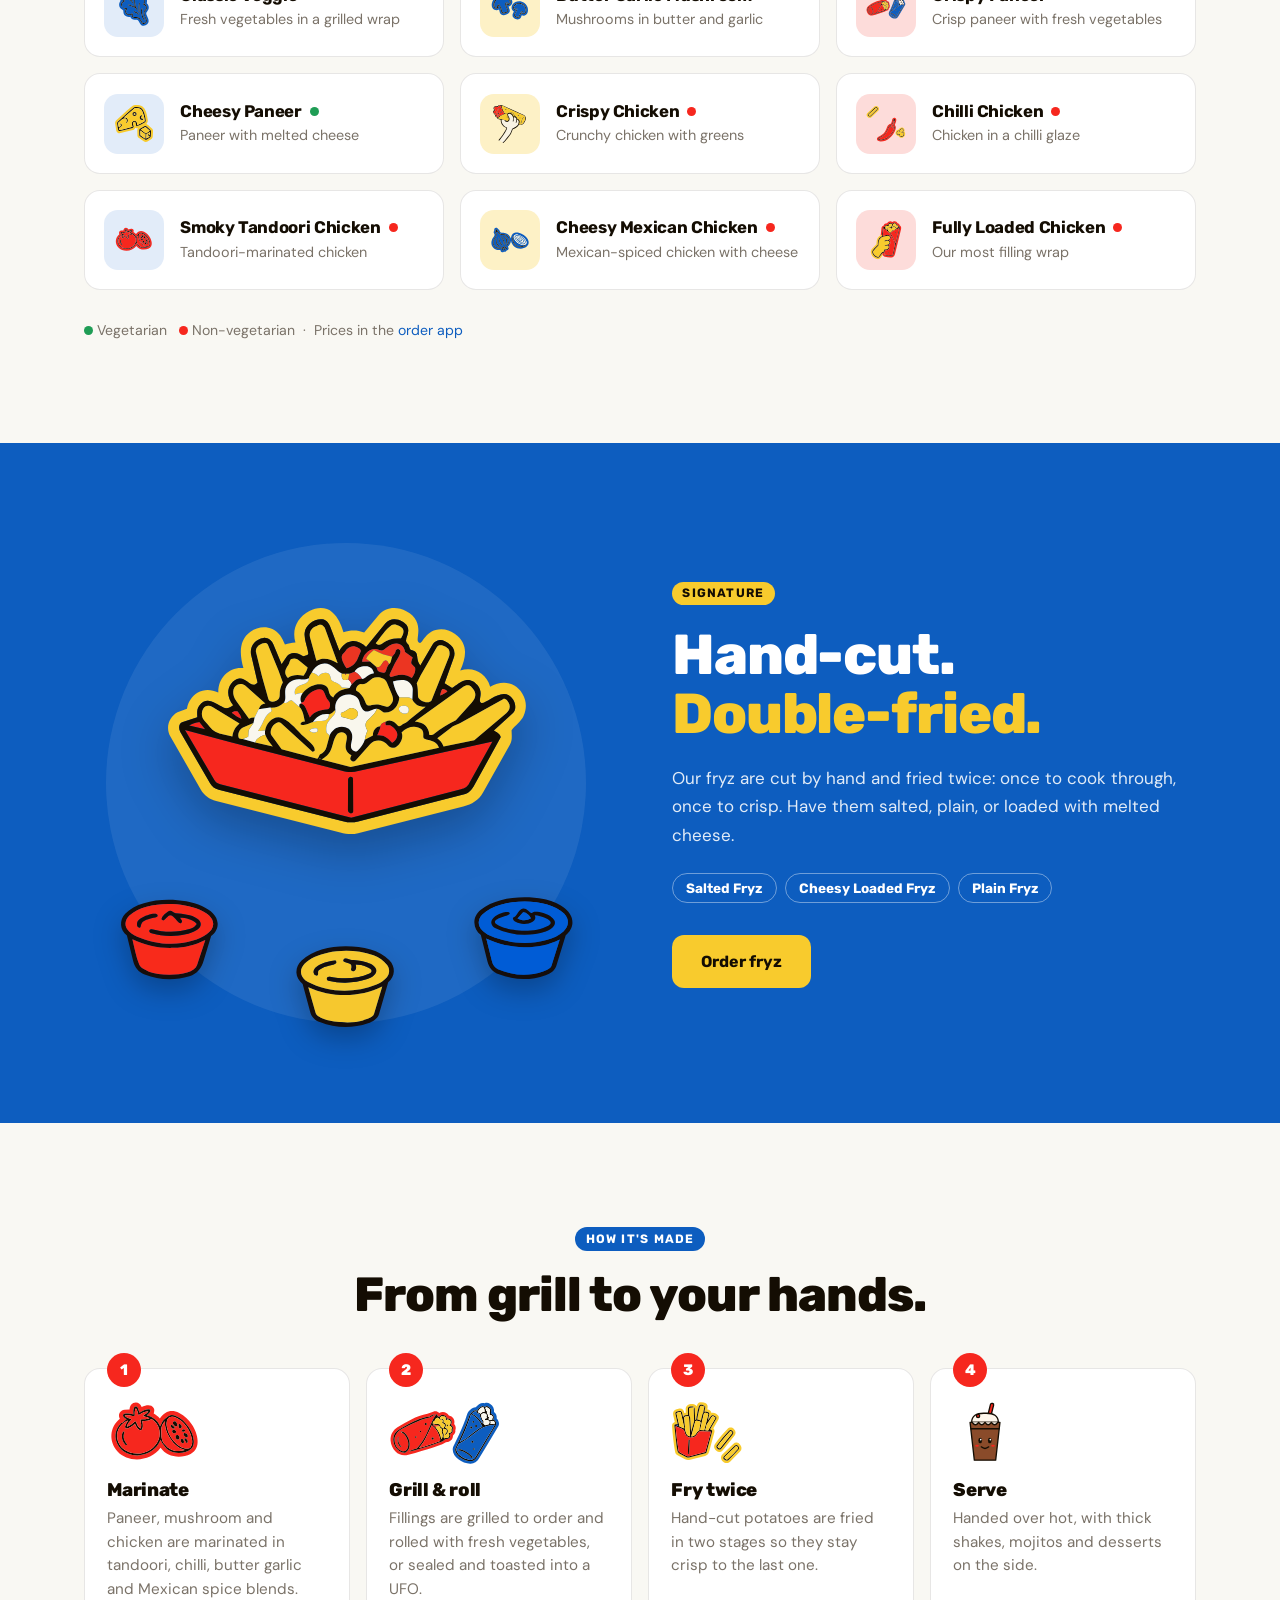
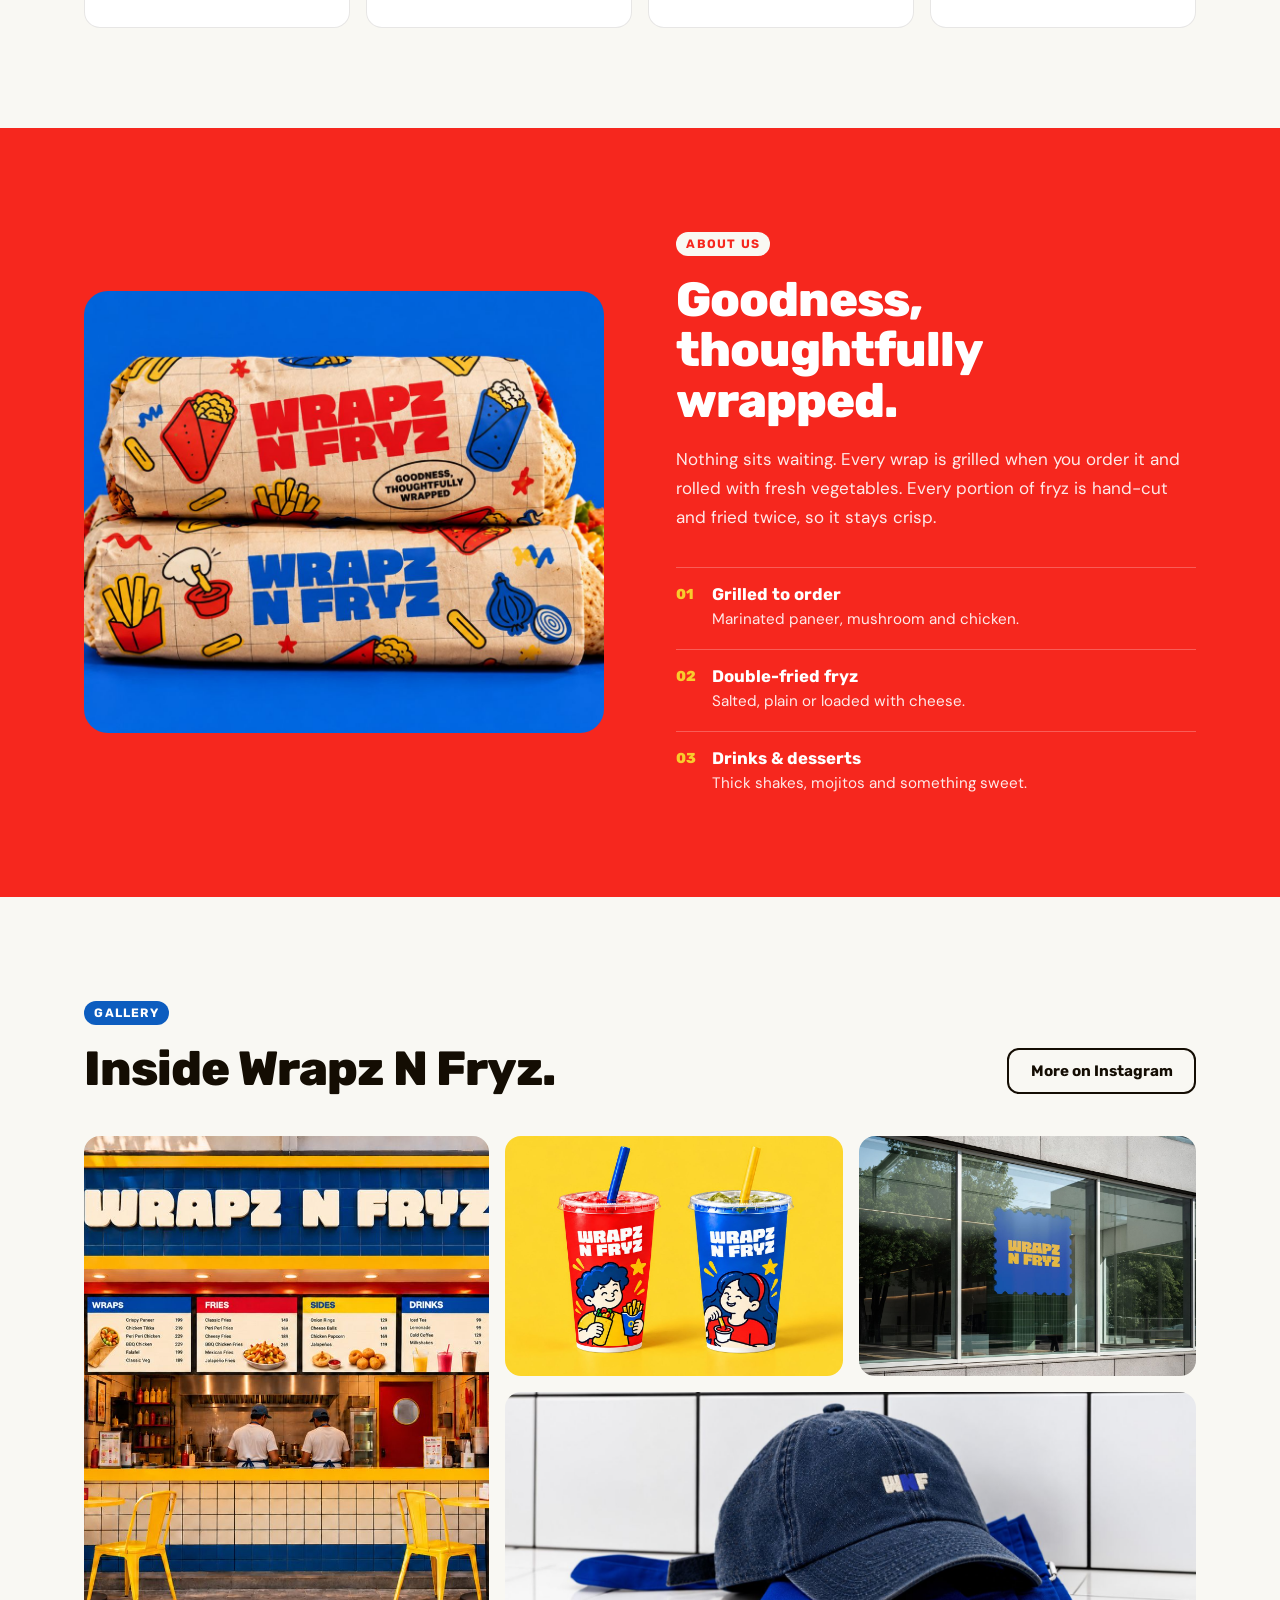
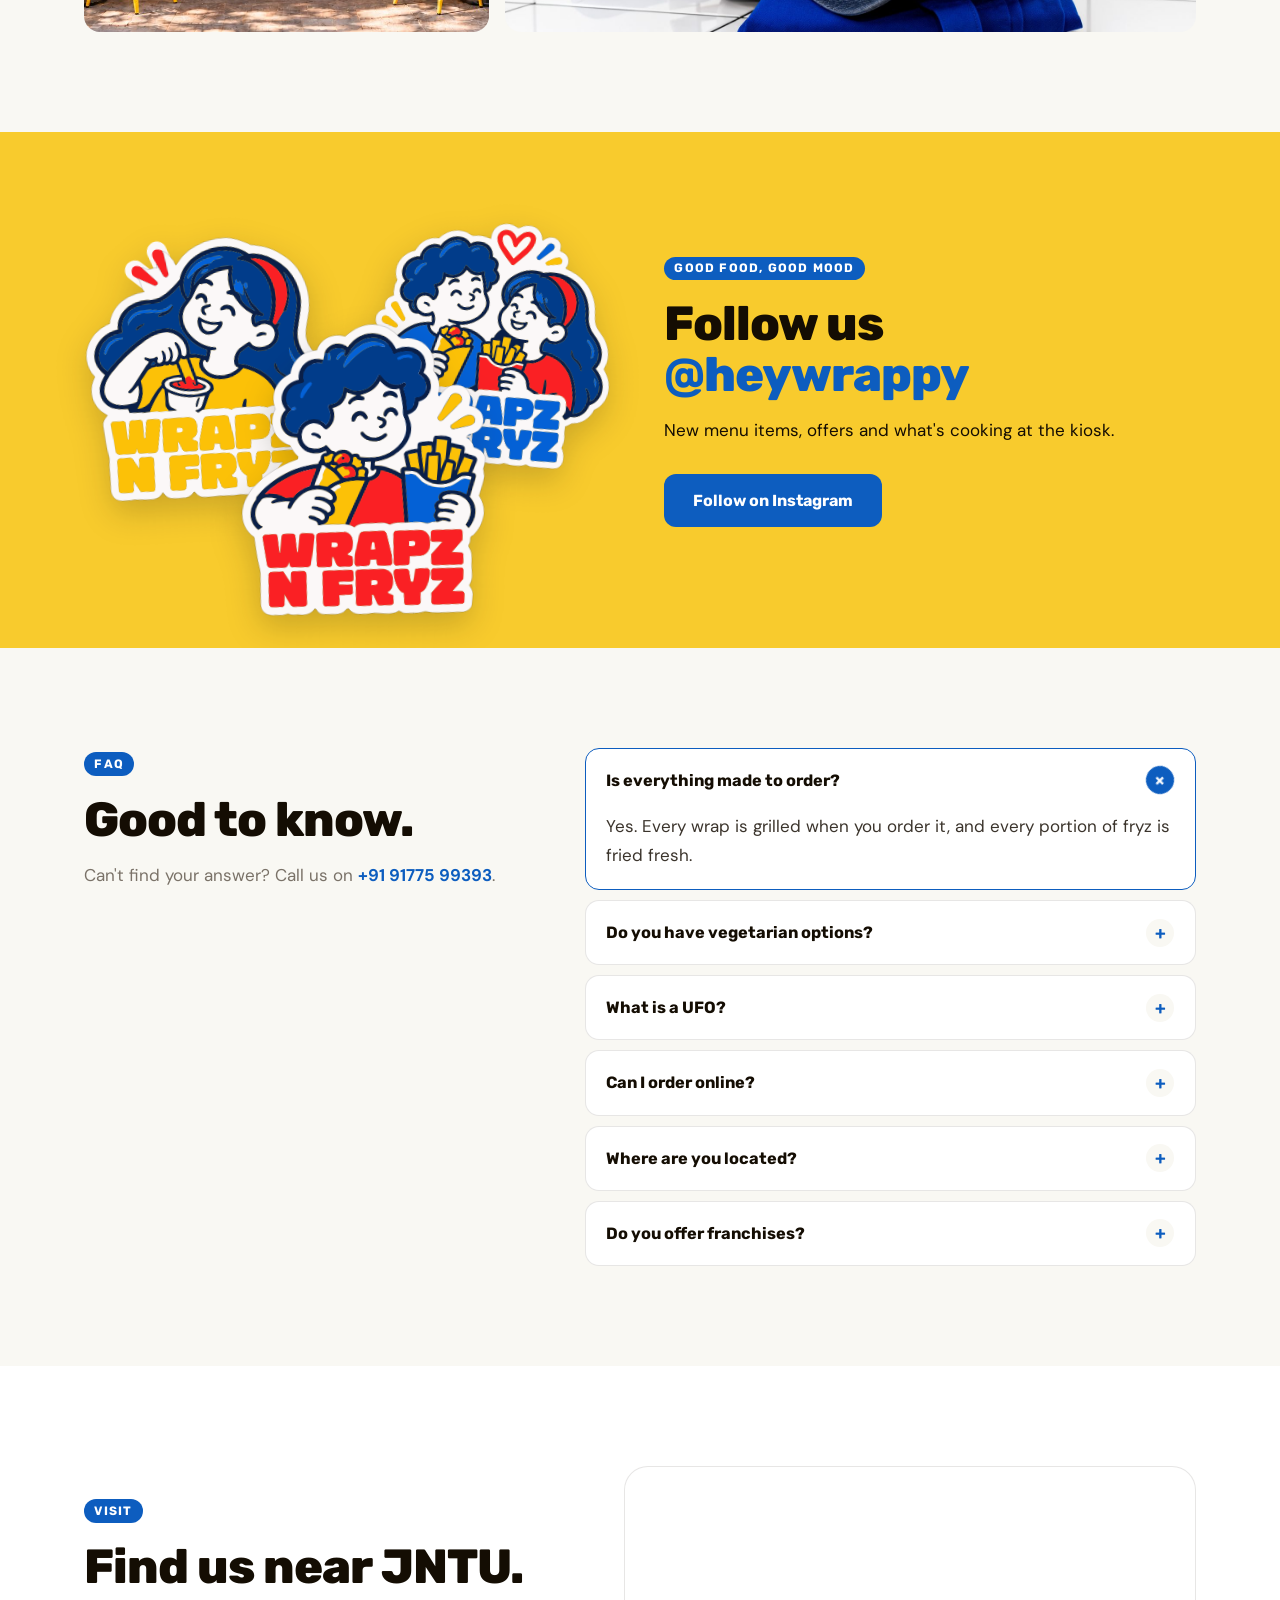
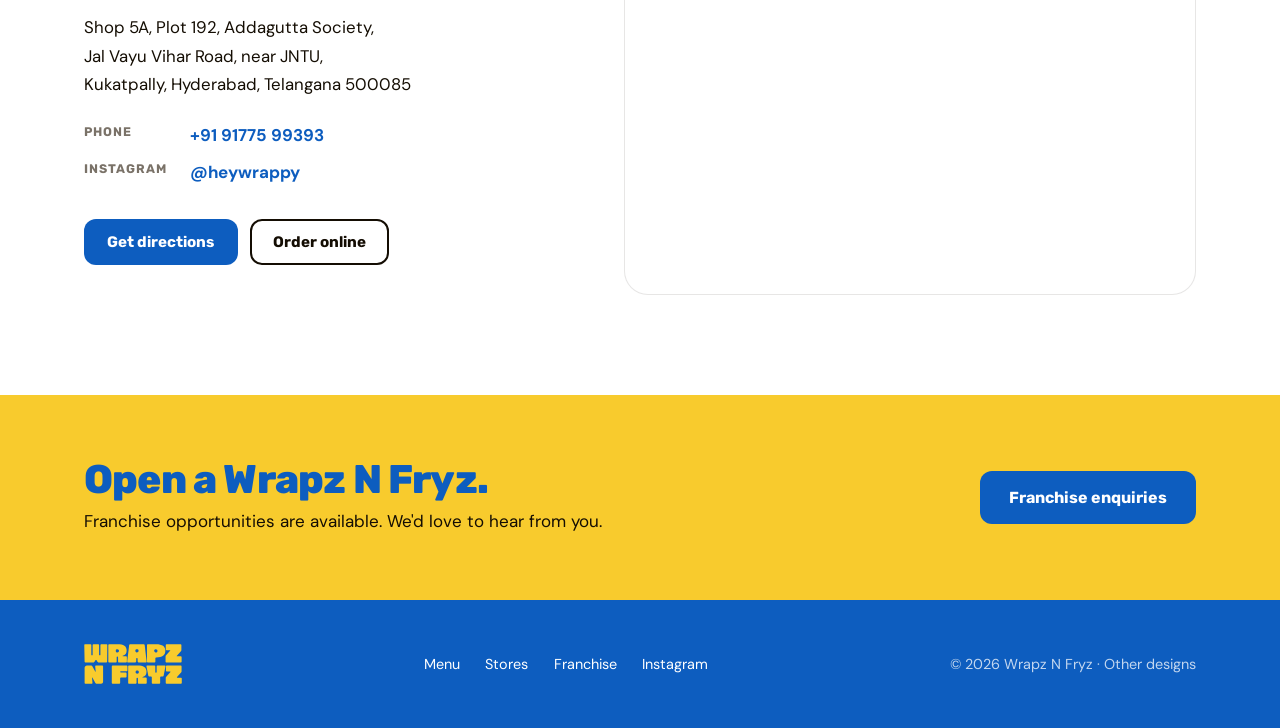
==== commit 2a837ca6: "Option 5: add why-us, signature fryz, how it's made, gallery, Instagram and FAQ sections Co-Authored" ====
--- a/index-5.html
+++ b/index-5.html
@@ -20,6 +20,7 @@
       <nav class="nav__links" id="navLinks" aria-label="Main">
         <a href="#menu">Menu</a>
         <a href="#about">About</a>
+        <a href="#faq">FAQ</a>
         <a href="#visit">Visit</a>
         <a href="https://wrapznfryz.com/franchise" target="_blank" rel="noopener">Franchise</a>
       </nav>
@@ -60,6 +61,23 @@
       </div>
     </section>
 
+
+    <!-- Why us (cream) -->
+    <section class="section section--tight-top">
+      <div class="container">
+        <div class="center-head">
+          <p class="tag tag--blue">Why Wrapz N Fryz</p>
+          <h2>Simple food, done properly.</h2>
+        </div>
+        <div class="why">
+          <article class="why__card"><span class="why__icon bg-blue"><img src="images/clipart/thumbs-up.svg" alt=""></span><h3>Made to order</h3><p>Every wrap is grilled when you order. Nothing sits waiting.</p></article>
+          <article class="why__card"><span class="why__icon bg-yellow"><img src="images/clipart/fries-box.svg" alt=""></span><h3>Double-fried fryz</h3><p>Hand-cut potatoes, fried twice for a crisp outside.</p></article>
+          <article class="why__card"><span class="why__icon bg-red"><img src="images/clipart/lettuce.svg" alt=""></span><h3>Veg &amp; non-veg</h3><p>Paneer, mushroom and veggie wraps alongside chicken.</p></article>
+          <article class="why__card"><span class="why__icon bg-blue"><img src="images/clipart/wrap-in-hand.svg" alt=""></span><h3>Order online</h3><p>Browse the full menu and prices in our order app.</p></article>
+        </div>
+      </div>
+    </section>
+
     <!-- Menu (cream) -->
     <section class="section" id="menu">
       <div class="container">
@@ -76,6 +94,44 @@
         </div>
         <ul class="menu" id="menuList"><!-- js --></ul>
         <p class="note"><span class="veg"></span> Vegetarian &nbsp; <span class="nonveg"></span> Non-vegetarian &nbsp;·&nbsp; Prices in the <a href="https://order.wrapznfryz.com/home" target="_blank" rel="noopener">order app</a></p>
+      </div>
+    </section>
+
+
+    <!-- Signature fryz (blue) -->
+    <section class="signature">
+      <div class="container signature__in">
+        <div class="signature__art">
+          <img class="sig-main" src="images/clipart/loaded-fries.svg" alt="Loaded fryz with melted cheese">
+          <img class="sig-dip sig-dip--1" src="images/clipart/dip-red.svg" alt="">
+          <img class="sig-dip sig-dip--2" src="images/clipart/dip-yellow.svg" alt="">
+          <img class="sig-dip sig-dip--3" src="images/clipart/dip-blue.svg" alt="">
+        </div>
+        <div class="signature__text">
+          <p class="tag tag--yellow">Signature</p>
+          <h2>Hand-cut.<br><span>Double-fried.</span></h2>
+          <p>Our fryz are cut by hand and fried twice: once to cook through, once to crisp. Have them salted, plain, or loaded with melted cheese.</p>
+          <ul class="chips">
+            <li>Salted Fryz</li><li>Cheesy Loaded Fryz</li><li>Plain Fryz</li>
+          </ul>
+          <a class="btn btn--yellow btn--lg" href="https://order.wrapznfryz.com/home" target="_blank" rel="noopener">Order fryz</a>
+        </div>
+      </div>
+    </section>
+
+    <!-- How it's made (cream) -->
+    <section class="section">
+      <div class="container">
+        <div class="center-head">
+          <p class="tag tag--blue">How it's made</p>
+          <h2>From grill to your hands.</h2>
+        </div>
+        <ol class="steps">
+          <li class="step"><span class="step__n">1</span><img src="images/clipart/tomato.svg" alt=""><h3>Marinate</h3><p>Paneer, mushroom and chicken are marinated in tandoori, chilli, butter garlic and Mexican spice blends.</p></li>
+          <li class="step"><span class="step__n">2</span><img src="images/clipart/wraps-duo.svg" alt=""><h3>Grill &amp; roll</h3><p>Fillings are grilled to order and rolled with fresh vegetables, or sealed and toasted into a UFO.</p></li>
+          <li class="step"><span class="step__n">3</span><img src="images/clipart/fries-and-sticks.svg" alt=""><h3>Fry twice</h3><p>Hand-cut potatoes are fried in two stages so they stay crisp to the last one.</p></li>
+          <li class="step"><span class="step__n">4</span><img src="images/clipart/shake.svg" alt=""><h3>Serve</h3><p>Handed over hot, with thick shakes, mojitos and desserts on the side.</p></li>
+        </ol>
       </div>
     </section>
 
@@ -96,8 +152,64 @@
       </div>
     </section>
 
+
+    <!-- Gallery (cream) -->
+    <section class="section">
+      <div class="container">
+        <div class="section__head">
+          <div>
+            <p class="tag tag--blue">Gallery</p>
+            <h2>Inside Wrapz N Fryz.</h2>
+          </div>
+          <a class="btn btn--outline" href="https://instagram.com/heywrappy" target="_blank" rel="noopener">More on Instagram</a>
+        </div>
+        <div class="gallery">
+          <figure class="g g--tall"><img src="images/photos/storefront.jpg" alt="Wrapz N Fryz kiosk" loading="lazy"></figure>
+          <figure class="g"><img src="images/photos/drink-cups.jpg" alt="Red and blue Wrapz N Fryz drink cups" loading="lazy"></figure>
+          <figure class="g"><img src="images/photos/window-sign.jpg" alt="Wrapz N Fryz window sign" loading="lazy"></figure>
+          <figure class="g g--wide"><img src="images/photos/cap.jpg" alt="Wrapz N Fryz cap and apron" loading="lazy"></figure>
+        </div>
+      </div>
+    </section>
+
+    <!-- Instagram (yellow) -->
+    <section class="insta">
+      <div class="container insta__in">
+        <div class="insta__stickers" aria-hidden="true">
+          <img src="images/stickers/girl-dip.svg" alt="">
+          <img src="images/stickers/boy-wrap-fries.svg" alt="">
+          <img src="images/stickers/couple.svg" alt="">
+        </div>
+        <div class="insta__text">
+          <p class="tag tag--blue">Good food, good mood</p>
+          <h2>Follow us <span>@heywrappy</span></h2>
+          <p>New menu items, offers and what's cooking at the kiosk.</p>
+          <a class="btn btn--blue btn--lg" href="https://instagram.com/heywrappy" target="_blank" rel="noopener">Follow on Instagram</a>
+        </div>
+      </div>
+    </section>
+
+    <!-- FAQ (cream) -->
+    <section class="section" id="faq">
+      <div class="container faq">
+        <div>
+          <p class="tag tag--blue">FAQ</p>
+          <h2>Good to know.</h2>
+          <p class="faq__sub">Can't find your answer? Call us on <a href="tel:+919177599393">+91 91775 99393</a>.</p>
+        </div>
+        <div class="acc">
+          <details class="acc__item" open><summary>Is everything made to order?</summary><p>Yes. Every wrap is grilled when you order it, and every portion of fryz is fried fresh.</p></details>
+          <details class="acc__item"><summary>Do you have vegetarian options?</summary><p>Yes: Classic Veggie, Butter Garlic Mushroom, Crispy Paneer and Cheesy Paneer wraps, plus all our fryz.</p></details>
+          <details class="acc__item"><summary>What is a UFO?</summary><p>A UFO is a sealed, toasted round wrap with a hot filling inside. See the current flavours in our order app.</p></details>
+          <details class="acc__item"><summary>Can I order online?</summary><p>Yes. Our full menu and prices are on the <a href="https://order.wrapznfryz.com/home" target="_blank" rel="noopener">order app</a>.</p></details>
+          <details class="acc__item"><summary>Where are you located?</summary><p>Shop 5A, Plot 192, Addagutta Society, Jal Vayu Vihar Road, near JNTU, Kukatpally, Hyderabad, Telangana 500085.</p></details>
+          <details class="acc__item"><summary>Do you offer franchises?</summary><p>Yes. Visit our <a href="https://wrapznfryz.com/franchise" target="_blank" rel="noopener">franchise page</a> to get in touch.</p></details>
+        </div>
+      </div>
+    </section>
+
     <!-- Visit (cream) -->
-    <section class="section" id="visit">
+    <section class="section section--white" id="visit">
       <div class="container visit">
         <div class="visit__text">
           <p class="tag tag--blue">Visit</p>
--- a/css/style-5.css
+++ b/css/style-5.css
@@ -141,9 +141,79 @@
 
 @keyframes fade { from { opacity: 0; transform: translateY(6px); } }
 
+/* Shared */
+.section--tight-top { padding-top: 88px; padding-bottom: 0; }
+.section--white { background: #fff; }
+.center-head { text-align: center; max-width: 640px; margin: 0 auto 3rem; }
+
+/* Why us */
+.why { display: grid; grid-template-columns: repeat(4, 1fr); gap: 16px; }
+.why__card { background: #fff; border: 1px solid var(--line); border-radius: var(--radius); padding: 1.6rem 1.4rem; transition: transform .2s, border-color .2s; }
+.why__card:hover { transform: translateY(-3px); border-color: var(--blue); }
+.why__icon { width: 60px; height: 60px; border-radius: 14px; display: grid; place-items: center; margin-bottom: 1.1rem; }
+.why__icon img { width: 40px; height: 40px; object-fit: contain; }
+.why__card h3 { font-size: 1.15rem; margin-bottom: .4rem; }
+.why__card p { margin: 0; font-size: .95rem; color: var(--muted); line-height: 1.55; }
+
+/* Signature — blue */
+.signature { background: var(--blue); color: rgba(255,255,255,.88); padding: 100px 0; overflow: hidden; }
+.signature__in { display: grid; grid-template-columns: 1fr 1fr; gap: 64px; align-items: center; }
+.signature h2 { color: #fff; font-size: clamp(2.3rem, 4.4vw, 3.6rem); }
+.signature h2 span { color: var(--yellow); }
+.signature__text > p:not(.tag) { margin: 1.3rem 0 1.4rem; max-width: 46ch; }
+.chips { list-style: none; padding: 0; margin: 0 0 2rem; display: flex; flex-wrap: wrap; gap: .5rem; }
+.chips li { font: 700 .85rem var(--head); padding: .45em .95em; border-radius: 999px; border: 1.5px solid rgba(255,255,255,.4); color: #fff; }
+.signature__art { position: relative; aspect-ratio: 1; max-width: 480px; width: 100%; justify-self: center; background: rgba(255,255,255,.08); border-radius: 50%; }
+.sig-main { position: absolute; width: 78%; left: 11%; top: 12%; filter: drop-shadow(0 20px 24px rgba(0,0,0,.25)); }
+.sig-dip { position: absolute; width: 22%; filter: drop-shadow(0 12px 14px rgba(0,0,0,.25)); }
+.sig-dip--1 { left: 2%; bottom: 8%; } .sig-dip--2 { left: 39%; bottom: -2%; } .sig-dip--3 { right: 2%; bottom: 8%; }
+
+/* Steps */
+.steps { list-style: none; padding: 0; margin: 0; display: grid; grid-template-columns: repeat(4, 1fr); gap: 16px; counter-reset: none; }
+.step { position: relative; background: #fff; border: 1px solid var(--line); border-radius: var(--radius); padding: 2rem 1.4rem 1.6rem; }
+.step__n { position: absolute; top: -16px; left: 1.4rem; width: 34px; height: 34px; border-radius: 50%; background: var(--red); color: #fff; font: 800 .95rem var(--head); display: grid; place-items: center; }
+.step img { height: 64px; width: auto; margin-bottom: 1rem; }
+.step h3 { font-size: 1.15rem; margin-bottom: .4rem; }
+.step p { margin: 0; font-size: .95rem; color: var(--muted); line-height: 1.55; }
+
+/* Gallery */
+.gallery { display: grid; grid-template-columns: 1.2fr 1fr 1fr; grid-template-rows: 240px 240px; gap: 16px; }
+.g { margin: 0; border-radius: var(--radius); overflow: hidden; background: #fff; }
+.g img { width: 100%; height: 100%; object-fit: cover; transition: transform .5s; }
+.g:hover img { transform: scale(1.04); }
+.g--tall { grid-row: span 2; }
+.g--wide { grid-column: span 2; }
+
+/* Instagram — yellow */
+.insta { background: var(--yellow); padding: 88px 0; overflow: hidden; }
+.insta__in { display: grid; grid-template-columns: 1fr 1fr; gap: 48px; align-items: center; }
+.insta__stickers { position: relative; height: 340px; }
+.insta__stickers img { position: absolute; width: 46%; filter: drop-shadow(0 12px 16px rgba(20,13,3,.2)); transition: transform .3s; }
+.insta__stickers img:nth-child(1) { left: 0; top: 4%; transform: rotate(-8deg); }
+.insta__stickers img:nth-child(2) { left: 30%; top: 30%; transform: rotate(5deg); z-index: 2; }
+.insta__stickers img:nth-child(3) { right: 0; top: 0; transform: rotate(9deg); }
+.insta__stickers img:hover { transform: rotate(0) scale(1.06); z-index: 3; }
+.insta h2 { font-size: clamp(2.1rem, 3.8vw, 3rem); }
+.insta h2 span { color: var(--blue); }
+.insta__text > p:not(.tag) { margin: 1rem 0 1.8rem; color: var(--ink); }
+
+/* FAQ */
+.faq { display: grid; grid-template-columns: 1fr 1.4fr; gap: 64px; align-items: start; }
+.faq__sub { margin: 1rem 0 0; color: var(--muted); }
+.faq__sub a { font-weight: 700; }
+.acc { display: grid; gap: 10px; }
+.acc__item { background: #fff; border: 1px solid var(--line); border-radius: 14px; padding: 0 1.3rem; transition: border-color .2s; }
+.acc__item[open] { border-color: var(--blue); }
+.acc__item summary { list-style: none; cursor: pointer; padding: 1.1rem 0; font: 700 1.02rem var(--head); color: var(--ink); display: flex; justify-content: space-between; align-items: center; gap: 1rem; }
+.acc__item summary::-webkit-details-marker { display: none; }
+.acc__item summary::after { content: "+"; flex: none; width: 28px; height: 28px; border-radius: 50%; background: var(--cream); color: var(--blue); display: grid; place-items: center; font-size: 1.1rem; transition: transform .25s, background .25s, color .25s; }
+.acc__item[open] summary::after { transform: rotate(45deg); background: var(--blue); color: #fff; }
+.acc__item p { margin: 0 0 1.2rem; color: var(--text); }
+
 /* Responsive */
 @media (max-width: 960px) {
   .menu { grid-template-columns: 1fr 1fr; }
+  .why, .steps { grid-template-columns: 1fr 1fr; row-gap: 28px; }
 }
 @media (max-width: 900px) {
   .nav__links, .nav__cta { display: none; }
@@ -151,14 +221,22 @@
   .nav.open .nav__links { display: flex; flex-direction: column; gap: 0; position: absolute; top: 74px; left: 0; right: 0; background: var(--cream); border-bottom: 1px solid var(--line); padding: .5rem 24px 1.2rem; }
   .nav.open .nav__links a { padding: .9rem 0; border-bottom: 1px solid var(--line); font-size: 1.05rem; }
   .hero { padding: 48px 0 64px; }
-  .hero__in, .about__in, .visit { grid-template-columns: 1fr; gap: 40px; }
+  .hero__in, .about__in, .visit, .signature__in, .insta__in, .faq { grid-template-columns: 1fr; gap: 40px; }
+  .signature, .insta { padding: 72px 0; }
+  .signature__art { max-width: 340px; }
+  .insta__stickers { height: 260px; max-width: 420px; }
+  .gallery { grid-template-columns: 1fr 1fr; grid-template-rows: 200px 200px 200px; }
+  .g--tall { grid-row: span 1; grid-column: span 2; }
+  .g--wide { grid-column: span 2; }
   .hero__img { order: -1; }
   .cats__grid { grid-template-columns: repeat(3, 1fr); }
   .section, .about { padding: 72px 0; }
   .footer__in { flex-direction: column; align-items: flex-start; }
 }
 @media (max-width: 600px) {
-  .menu { grid-template-columns: 1fr; }
+  .menu, .why, .steps { grid-template-columns: 1fr; }
+  .gallery { grid-template-columns: 1fr; grid-template-rows: none; }
+  .g, .g--tall, .g--wide { grid-column: auto; grid-row: auto; aspect-ratio: 4/3; }
   .cat__img { width: 60px; height: 60px; }
   .cat__img img { width: 38px; height: 38px; }
 }
